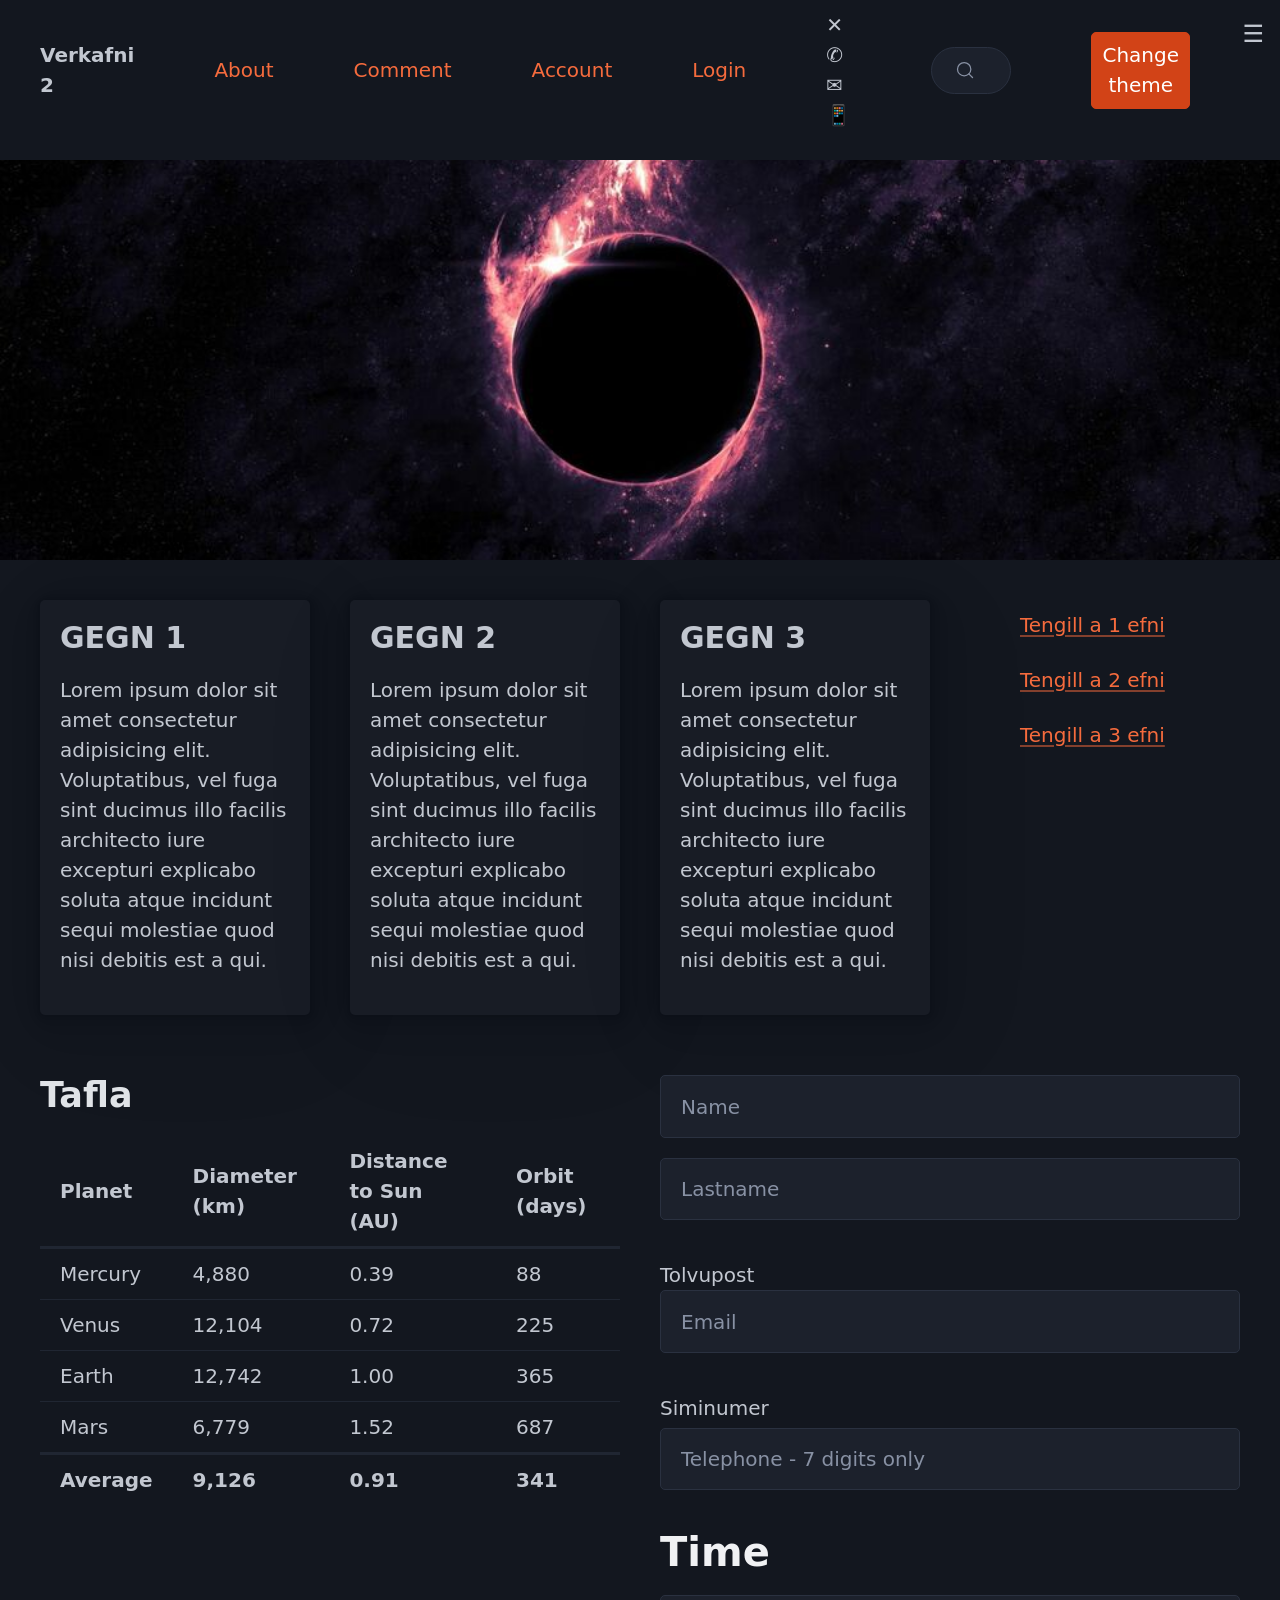
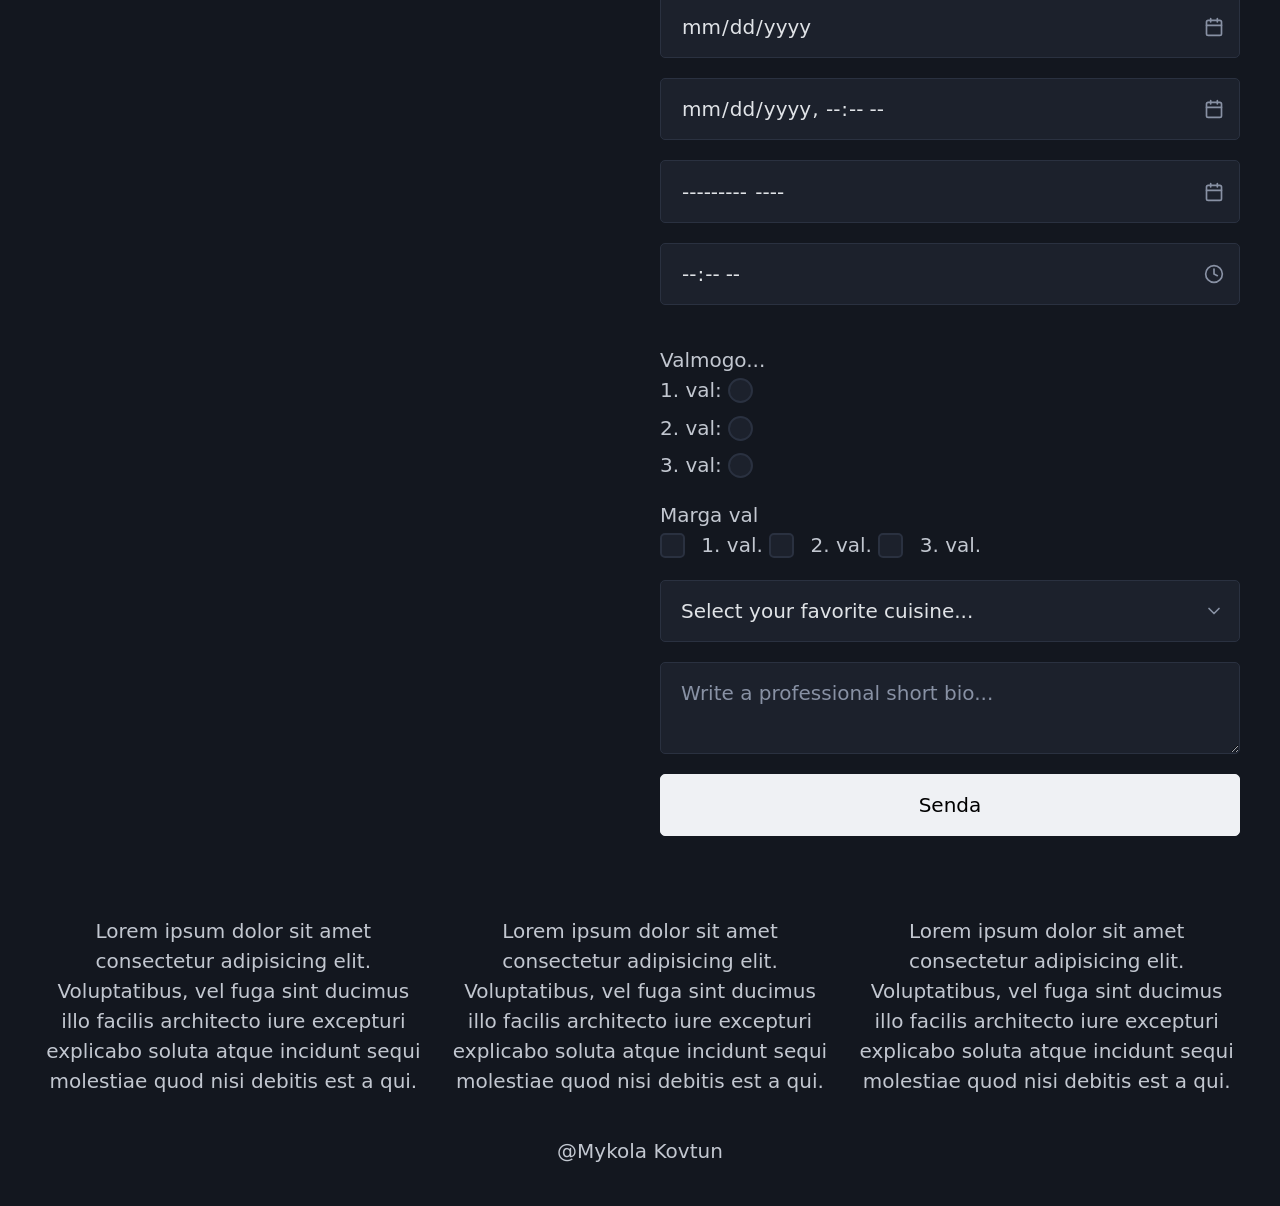
==== index.html @ 755940db "обнова" ====
<!DOCTYPE html>
<html lang="en" data-theme="dark">
<head>
    <meta charset="UTF-8">
    <meta name="viewport" content="width=device-width, initial-scale=1.0">
    <title>Verkefni 2</title>

    <!-- Fonts -->
    <link rel="preconnect" href="https://fonts.googleapis.com">
    <link rel="preconnect" href="https://fonts.gstatic.com" crossorigin>
    <link href="https://fonts.googleapis.com/css2?family=Roboto+Condensed:ital,wght@0,100..900;1,100..900&display=swap" rel="stylesheet">

    <!-- Styles -->
    <link rel="stylesheet" href="css/pico.orange.css">
    <link rel="stylesheet" href="css/grid.css">
    <link rel="stylesheet" href="css/color.css">
    <link rel="stylesheet" href="css/menues.css">
    <link rel="stylesheet" href="css/table-from.css">
    <link rel="stylesheet" href="css/custom.css">

    <script>
        function toggleTheme() {
            const html = document.documentElement;
            const current = html.getAttribute("data-theme");
            if (current === "dark") {
                html.setAttribute("data-theme", "light");
            } else {
                html.setAttribute("data-theme", "dark");
            }
        }
    </script>
</head>

<body>

<!-- NAV -->
<nav class="container menu">
    <ul>
        <li><strong>Verkafni 2</strong></li>
    </ul>
    <input type="checkbox" id="menu-checkbox" class="menu-checkbox">
    <label for="menu-checkbox" class="menu-label">&#9776;</label>
    <ul class="topmenu">
        <li><a href="#">About</a></li>
        <li><a href="#">Comment</a></li>
        <li><a href="#">Account</a></li>
        <li>
            <a href="#" data-target="login-modal" onclick="toggleModal(event)">Login</a>
        </li>
        <li class="social-butts">
            <a href="#">&#10005;</a>
            <a href="#">&#9990;</a>
            <a href="#">&#9993;</a>
            <a href="#">&#128241;</a>
        </li>
        <li>
            <input type="search">
        </li>
        <li><button onclick="toggleTheme()">Change theme</button></li>
    </ul>
</nav>

<!-- МОДАЛЬНОЕ ОКНО LOGIN -->
<dialog id="login-modal">
    <article>
        <header>
            <button
                aria-label="Close"
                rel="prev"
                data-target="login-modal"
                onclick="toggleModal(event)">
            </button>
            <h2>Login</h2>
        </header>

        <form>
            <fieldset>
                <label>
                    Email
                    <input type="email" name="email" placeholder="email@example.com" required>
                </label>
                <label>
                    Password
                    <input type="password" name="password" placeholder="Password" required>
                </label>
            </fieldset>
        </form>

        <footer>
            <button
                class="secondary"
                data-target="login-modal"
                onclick="toggleModal(event)">
                Cancel
            </button>
            <button type="submit">Login</button>
        </footer>
    </article>
</dialog>

<!-- HEADER -->
<header>
    <picture>
        <img src="tmb_360742_630525.jpg" alt="mynd">
    </picture>
</header>

<!-- MAIN -->
<main class="container col-4">

    <!-- ARTICLES -->
    <article>
        <h3>GEGN 1</h3>
        <p>Lorem ipsum dolor sit amet consectetur adipisicing elit. Voluptatibus, vel fuga sint ducimus illo facilis architecto iure excepturi explicabo soluta atque incidunt sequi molestiae quod nisi debitis est a qui.</p>
    </article>

    <article>
        <h3>GEGN 2</h3>
        <p>Lorem ipsum dolor sit amet consectetur adipisicing elit. Voluptatibus, vel fuga sint ducimus illo facilis architecto iure excepturi explicabo soluta atque incidunt sequi molestiae quod nisi debitis est a qui.</p>
    </article>

    <article>
        <h3>GEGN 3</h3>
        <p>Lorem ipsum dolor sit amet consectetur adipisicing elit. Voluptatibus, vel fuga sint ducimus illo facilis architecto iure excepturi explicabo soluta atque incidunt sequi molestiae quod nisi debitis est a qui.</p>
    </article>

    <!-- ASIDE -->
    <aside>
        <ul>
            <li><a href="#1">Tengill a 1 efni</a></li>
            <li><a href="#2">Tengill a 2 efni</a></li>
            <li><a href="#3">Tengill a 3 efni</a></li>
        </ul>
    </aside>

    <!-- TABLE -->
    <fieldset class="col-2">
        <section>
            <h2>Tafla</h2>
            <table>
                <thead>
                    <tr>
                        <th>Planet</th>
                        <th>Diameter (km)</th>
                        <th>Distance to Sun (AU)</th>
                        <th>Orbit (days)</th>
                    </tr>
                </thead>
                <tbody>
                    <tr>
                        <td data-label="Planet">Mercury</td>
                        <td data-label="Diameter (km)">4,880</td>
                        <td data-label="Distance to Sun (AU)">0.39</td>
                        <td data-label="Orbit (days)">88</td>
                    </tr>
                    <tr>
                        <td data-label="Planet">Venus</td>
                        <td data-label="Diameter (km)">12,104</td>
                        <td data-label="Distance to Sun (AU)">0.72</td>
                        <td data-label="Orbit (days)">225</td>
                    </tr>
                    <tr>
                        <td data-label="Planet">Earth</td>
                        <td data-label="Diameter (km)">12,742</td>
                        <td data-label="Distance to Sun (AU)">1.00</td>
                        <td data-label="Orbit (days)">365</td>
                    </tr>
                    <tr>
                        <td data-label="Planet">Mars</td>
                        <td data-label="Diameter (km)">6,779</td>
                        <td data-label="Distance to Sun (AU)">1.52</td>
                        <td data-label="Orbit (days)">687</td>
                    </tr>
                </tbody>
                <tfoot>
                    <tr>
                        <th>Average</th>
                        <th>9,126</th>
                        <th>0.91</th>
                        <th>341</th>
                    </tr>
                </tfoot>
            </table>
        </section>
    </fieldset>

    <!-- FORM -->
    <form class="col-2">
        <fieldset>
            <section>
                <input type="text" name="name" placeholder="Name">
                <input type="text" name="lastname" placeholder="Lastname">
            </section>

            <section>
                Tolvupost
                <input type="email" name="email" placeholder="Email" required>
            </section>

            <section>
                <label>
                    Siminumer
                    <input type="number" name="number" placeholder="Telephone - 7 digits only" required>
                </label>
            </section>

            <section>
                <h1>Time</h1>
                <input type="date">
                <input type="datetime-local">
                <input type="month">
                <input type="time">
            </section>

            <section>
                Valmogo...<br>
                <label>1. val: <input type="radio" name="val"></label>
                <label>2. val: <input type="radio" name="val"></label>
                <label>3. val: <input type="radio" name="val"></label>
            </section>

            <section>
                Marga val<br>
                <input type="checkbox"> 1. val.
                <input type="checkbox"> 2. val.
                <input type="checkbox"> 3. val.
            </section>

            <select required>
                <option selected disabled>Select your favorite cuisine...</option>
                <option>Italian</option>
                <option>Japanese</option>
                <option>Indian</option>
                <option>Thai</option>
                <option>French</option>
            </select>

            <section>
                <textarea placeholder="Write a professional short bio..."></textarea>
            </section>

            <button type="submit" class="contrast">Senda</button>
        </fieldset>
    </form>

</main>

<!-- FOOTER -->
<footer>
    <div class="container grid ">
        <section>
                    <p>Lorem ipsum dolor sit amet consectetur adipisicing elit. Voluptatibus, vel fuga sint ducimus illo facilis architecto iure excepturi explicabo soluta atque incidunt sequi molestiae quod nisi debitis est a qui.</p>
 </section>
         <section>
                    <p>Lorem ipsum dolor sit amet consectetur adipisicing elit. Voluptatibus, vel fuga sint ducimus illo facilis architecto iure excepturi explicabo soluta atque incidunt sequi molestiae quod nisi debitis est a qui.</p>
 </section>
         <section>
                    <p>Lorem ipsum dolor sit amet consectetur adipisicing elit. Voluptatibus, vel fuga sint ducimus illo facilis architecto iure excepturi explicabo soluta atque incidunt sequi molestiae quod nisi debitis est a qui.</p>
 </section>
    </div>
    <p>@Mykola Kovtun</p>
</footer>

<!-- JS -->
<script src="js/modal.js"></script>

</body>
</html>
---- css/pico.orange.css ----
@charset "UTF-8";
/*!
 * Pico CSS ✨ v2.1.1 (https://picocss.com)
 * Copyright 2019-2025 - Licensed under MIT
 */
/**
 * Styles
 */
:root,
:host {
  --pico-font-family-emoji: "Apple Color Emoji", "Segoe UI Emoji", "Segoe UI Symbol", "Noto Color Emoji";
  --pico-font-family-sans-serif: system-ui, "Segoe UI", Roboto, Oxygen, Ubuntu, Cantarell, Helvetica, Arial, "Helvetica Neue", sans-serif, var(--pico-font-family-emoji);
  --pico-font-family-monospace: ui-monospace, SFMono-Regular, "SF Mono", Menlo, Consolas, "Liberation Mono", monospace, var(--pico-font-family-emoji);
  --pico-font-family: var(--pico-font-family-sans-serif);
  --pico-line-height: 1.5;
  --pico-font-weight: 400;
  --pico-font-size: 100%;
  --pico-text-underline-offset: 0.1rem;
  --pico-border-radius: 0.25rem;
  --pico-border-width: 0.0625rem;
  --pico-outline-width: 0.125rem;
  --pico-transition: 0.2s ease-in-out;
  --pico-spacing: 1rem;
  --pico-typography-spacing-vertical: 1rem;
  --pico-block-spacing-vertical: var(--pico-spacing);
  --pico-block-spacing-horizontal: var(--pico-spacing);
  --pico-grid-column-gap: var(--pico-spacing);
  --pico-grid-row-gap: var(--pico-spacing);
  --pico-form-element-spacing-vertical: 0.75rem;
  --pico-form-element-spacing-horizontal: 1rem;
  --pico-group-box-shadow: 0 0 0 rgba(0, 0, 0, 0);
  --pico-group-box-shadow-focus-with-button: 0 0 0 var(--pico-outline-width) var(--pico-primary-focus);
  --pico-group-box-shadow-focus-with-input: 0 0 0 0.0625rem var(--pico-form-element-border-color);
  --pico-modal-overlay-backdrop-filter: blur(0.375rem);
  --pico-nav-element-spacing-vertical: 1rem;
  --pico-nav-element-spacing-horizontal: 0.5rem;
  --pico-nav-link-spacing-vertical: 0.5rem;
  --pico-nav-link-spacing-horizontal: 0.5rem;
  --pico-nav-breadcrumb-divider: ">";
  --pico-icon-checkbox: url("data:image/svg+xml,%3Csvg xmlns='http://www.w3.org/2000/svg' width='24' height='24' viewBox='0 0 24 24' fill='none' stroke='rgb(255, 255, 255)' stroke-width='4' stroke-linecap='round' stroke-linejoin='round'%3E%3Cpolyline points='20 6 9 17 4 12'%3E%3C/polyline%3E%3C/svg%3E");
  --pico-icon-minus: url("data:image/svg+xml,%3Csvg xmlns='http://www.w3.org/2000/svg' width='24' height='24' viewBox='0 0 24 24' fill='none' stroke='rgb(255, 255, 255)' stroke-width='4' stroke-linecap='round' stroke-linejoin='round'%3E%3Cline x1='5' y1='12' x2='19' y2='12'%3E%3C/line%3E%3C/svg%3E");
  --pico-icon-chevron: url("data:image/svg+xml,%3Csvg xmlns='http://www.w3.org/2000/svg' width='24' height='24' viewBox='0 0 24 24' fill='none' stroke='rgb(136, 145, 164)' stroke-width='2' stroke-linecap='round' stroke-linejoin='round'%3E%3Cpolyline points='6 9 12 15 18 9'%3E%3C/polyline%3E%3C/svg%3E");
  --pico-icon-date: url("data:image/svg+xml,%3Csvg xmlns='http://www.w3.org/2000/svg' width='24' height='24' viewBox='0 0 24 24' fill='none' stroke='rgb(136, 145, 164)' stroke-width='2' stroke-linecap='round' stroke-linejoin='round'%3E%3Crect x='3' y='4' width='18' height='18' rx='2' ry='2'%3E%3C/rect%3E%3Cline x1='16' y1='2' x2='16' y2='6'%3E%3C/line%3E%3Cline x1='8' y1='2' x2='8' y2='6'%3E%3C/line%3E%3Cline x1='3' y1='10' x2='21' y2='10'%3E%3C/line%3E%3C/svg%3E");
  --pico-icon-time: url("data:image/svg+xml,%3Csvg xmlns='http://www.w3.org/2000/svg' width='24' height='24' viewBox='0 0 24 24' fill='none' stroke='rgb(136, 145, 164)' stroke-width='2' stroke-linecap='round' stroke-linejoin='round'%3E%3Ccircle cx='12' cy='12' r='10'%3E%3C/circle%3E%3Cpolyline points='12 6 12 12 16 14'%3E%3C/polyline%3E%3C/svg%3E");
  --pico-icon-search: url("data:image/svg+xml,%3Csvg xmlns='http://www.w3.org/2000/svg' width='24' height='24' viewBox='0 0 24 24' fill='none' stroke='rgb(136, 145, 164)' stroke-width='1.5' stroke-linecap='round' stroke-linejoin='round'%3E%3Ccircle cx='11' cy='11' r='8'%3E%3C/circle%3E%3Cline x1='21' y1='21' x2='16.65' y2='16.65'%3E%3C/line%3E%3C/svg%3E");
  --pico-icon-close: url("data:image/svg+xml,%3Csvg xmlns='http://www.w3.org/2000/svg' width='24' height='24' viewBox='0 0 24 24' fill='none' stroke='rgb(136, 145, 164)' stroke-width='3' stroke-linecap='round' stroke-linejoin='round'%3E%3Cline x1='18' y1='6' x2='6' y2='18'%3E%3C/line%3E%3Cline x1='6' y1='6' x2='18' y2='18'%3E%3C/line%3E%3C/svg%3E");
  --pico-icon-loading: url("data:image/svg+xml,%3Csvg fill='none' height='24' width='24' viewBox='0 0 24 24' xmlns='http://www.w3.org/2000/svg' %3E%3Cstyle%3E g %7B animation: rotate 2s linear infinite; transform-origin: center center; %7D circle %7B stroke-dasharray: 75,100; stroke-dashoffset: -5; animation: dash 1.5s ease-in-out infinite; stroke-linecap: round; %7D @keyframes rotate %7B 0%25 %7B transform: rotate(0deg); %7D 100%25 %7B transform: rotate(360deg); %7D %7D @keyframes dash %7B 0%25 %7B stroke-dasharray: 1,100; stroke-dashoffset: 0; %7D 50%25 %7B stroke-dasharray: 44.5,100; stroke-dashoffset: -17.5; %7D 100%25 %7B stroke-dasharray: 44.5,100; stroke-dashoffset: -62; %7D %7D %3C/style%3E%3Cg%3E%3Ccircle cx='12' cy='12' r='10' fill='none' stroke='rgb(136, 145, 164)' stroke-width='4' /%3E%3C/g%3E%3C/svg%3E");
}
@media (min-width: 576px) {
  :root,
  :host {
    --pico-font-size: 106.25%;
  }
}
@media (min-width: 768px) {
  :root,
  :host {
    --pico-font-size: 112.5%;
  }
}
@media (min-width: 1024px) {
  :root,
  :host {
    --pico-font-size: 118.75%;
  }
}
@media (min-width: 1280px) {
  :root,
  :host {
    --pico-font-size: 125%;
  }
}
@media (min-width: 1536px) {
  :root,
  :host {
    --pico-font-size: 131.25%;
  }
}

a {
  --pico-text-decoration: underline;
}
a.secondary, a.contrast {
  --pico-text-decoration: underline;
}

small {
  --pico-font-size: 0.875em;
}

h1,
h2,
h3,
h4,
h5,
h6 {
  --pico-font-weight: 700;
}

h1 {
  --pico-font-size: 2rem;
  --pico-line-height: 1.125;
  --pico-typography-spacing-top: 3rem;
}

h2 {
  --pico-font-size: 1.75rem;
  --pico-line-height: 1.15;
  --pico-typography-spacing-top: 2.625rem;
}

h3 {
  --pico-font-size: 1.5rem;
  --pico-line-height: 1.175;
  --pico-typography-spacing-top: 2.25rem;
}

h4 {
  --pico-font-size: 1.25rem;
  --pico-line-height: 1.2;
  --pico-typography-spacing-top: 1.874rem;
}

h5 {
  --pico-font-size: 1.125rem;
  --pico-line-height: 1.225;
  --pico-typography-spacing-top: 1.6875rem;
}

h6 {
  --pico-font-size: 1rem;
  --pico-line-height: 1.25;
  --pico-typography-spacing-top: 1.5rem;
}

thead th,
thead td,
tfoot th,
tfoot td {
  --pico-font-weight: 600;
  --pico-border-width: 0.1875rem;
}

pre,
code,
kbd,
samp {
  --pico-font-family: var(--pico-font-family-monospace);
}

kbd {
  --pico-font-weight: bolder;
}

input:not([type=submit],
[type=button],
[type=reset],
[type=checkbox],
[type=radio],
[type=file]),
:where(select, textarea) {
  --pico-outline-width: 0.0625rem;
}

[type=search] {
  --pico-border-radius: 5rem;
}

[type=checkbox],
[type=radio] {
  --pico-border-width: 0.125rem;
}

[type=checkbox][role=switch] {
  --pico-border-width: 0.1875rem;
}

details.dropdown summary:not([role=button]) {
  --pico-outline-width: 0.0625rem;
}

nav details.dropdown summary:focus-visible {
  --pico-outline-width: 0.125rem;
}

[role=search] {
  --pico-border-radius: 5rem;
}

[role=search]:has(button.secondary:focus,
[type=submit].secondary:focus,
[type=button].secondary:focus,
[role=button].secondary:focus),
[role=group]:has(button.secondary:focus,
[type=submit].secondary:focus,
[type=button].secondary:focus,
[role=button].secondary:focus) {
  --pico-group-box-shadow-focus-with-button: 0 0 0 var(--pico-outline-width) var(--pico-secondary-focus);
}
[role=search]:has(button.contrast:focus,
[type=submit].contrast:focus,
[type=button].contrast:focus,
[role=button].contrast:focus),
[role=group]:has(button.contrast:focus,
[type=submit].contrast:focus,
[type=button].contrast:focus,
[role=button].contrast:focus) {
  --pico-group-box-shadow-focus-with-button: 0 0 0 var(--pico-outline-width) var(--pico-contrast-focus);
}
[role=search] button,
[role=search] [type=submit],
[role=search] [type=button],
[role=search] [role=button],
[role=group] button,
[role=group] [type=submit],
[role=group] [type=button],
[role=group] [role=button] {
  --pico-form-element-spacing-horizontal: 2rem;
}

details summary[role=button]:not(.outline)::after {
  filter: brightness(0) invert(1);
}

[aria-busy=true]:not(input, select, textarea):is(button, [type=submit], [type=button], [type=reset], [role=button]):not(.outline)::before {
  filter: brightness(0) invert(1);
}

/**
 * Color schemes
 */
[data-theme=light],
:root:not([data-theme=dark]),
:host(:not([data-theme=dark])) {
  color-scheme: light;
  --pico-background-color: #fff;
  --pico-color: #373c44;
  --pico-text-selection-color: rgba(244, 93, 44, 0.25);
  --pico-muted-color: #646b79;
  --pico-muted-border-color: rgb(231, 234, 239.5);
  --pico-primary: #bd3c13;
  --pico-primary-background: #d24317;
  --pico-primary-border: var(--pico-primary-background);
  --pico-primary-underline: rgba(189, 60, 19, 0.5);
  --pico-primary-hover: #942d0d;
  --pico-primary-hover-background: #bd3c13;
  --pico-primary-hover-border: var(--pico-primary-hover-background);
  --pico-primary-hover-underline: var(--pico-primary-hover);
  --pico-primary-focus: rgba(244, 93, 44, 0.5);
  --pico-primary-inverse: #fff;
  --pico-secondary: #5d6b89;
  --pico-secondary-background: #525f7a;
  --pico-secondary-border: var(--pico-secondary-background);
  --pico-secondary-underline: rgba(93, 107, 137, 0.5);
  --pico-secondary-hover: #48536b;
  --pico-secondary-hover-background: #48536b;
  --pico-secondary-hover-border: var(--pico-secondary-hover-background);
  --pico-secondary-hover-underline: var(--pico-secondary-hover);
  --pico-secondary-focus: rgba(93, 107, 137, 0.25);
  --pico-secondary-inverse: #fff;
  --pico-contrast: #181c25;
  --pico-contrast-background: #181c25;
  --pico-contrast-border: var(--pico-contrast-background);
  --pico-contrast-underline: rgba(24, 28, 37, 0.5);
  --pico-contrast-hover: #000;
  --pico-contrast-hover-background: #000;
  --pico-contrast-hover-border: var(--pico-contrast-hover-background);
  --pico-contrast-hover-underline: var(--pico-secondary-hover);
  --pico-contrast-focus: rgba(93, 107, 137, 0.25);
  --pico-contrast-inverse: #fff;
  --pico-box-shadow: 0.0145rem 0.029rem 0.174rem rgba(129, 145, 181, 0.01698), 0.0335rem 0.067rem 0.402rem rgba(129, 145, 181, 0.024), 0.0625rem 0.125rem 0.75rem rgba(129, 145, 181, 0.03), 0.1125rem 0.225rem 1.35rem rgba(129, 145, 181, 0.036), 0.2085rem 0.417rem 2.502rem rgba(129, 145, 181, 0.04302), 0.5rem 1rem 6rem rgba(129, 145, 181, 0.06), 0 0 0 0.0625rem rgba(129, 145, 181, 0.015);
  --pico-h1-color: #2d3138;
  --pico-h2-color: #373c44;
  --pico-h3-color: #424751;
  --pico-h4-color: #4d535e;
  --pico-h5-color: #5c6370;
  --pico-h6-color: #646b79;
  --pico-mark-background-color: rgb(252.5, 230.5, 191.5);
  --pico-mark-color: #0f1114;
  --pico-ins-color: rgb(28.5, 105.5, 84);
  --pico-del-color: rgb(136, 56.5, 53);
  --pico-blockquote-border-color: var(--pico-muted-border-color);
  --pico-blockquote-footer-color: var(--pico-muted-color);
  --pico-button-box-shadow: 0 0 0 rgba(0, 0, 0, 0);
  --pico-button-hover-box-shadow: 0 0 0 rgba(0, 0, 0, 0);
  --pico-table-border-color: var(--pico-muted-border-color);
  --pico-table-row-stripped-background-color: rgba(111, 120, 135, 0.0375);
  --pico-code-background-color: rgb(243, 244.5, 246.75);
  --pico-code-color: #646b79;
  --pico-code-kbd-background-color: var(--pico-color);
  --pico-code-kbd-color: var(--pico-background-color);
  --pico-form-element-background-color: rgb(251, 251.5, 252.25);
  --pico-form-element-selected-background-color: #dfe3eb;
  --pico-form-element-border-color: #cfd5e2;
  --pico-form-element-color: #23262c;
  --pico-form-element-placeholder-color: var(--pico-muted-color);
  --pico-form-element-active-background-color: #fff;
  --pico-form-element-active-border-color: var(--pico-primary-border);
  --pico-form-element-focus-color: var(--pico-primary-border);
  --pico-form-element-disabled-opacity: 0.5;
  --pico-form-element-invalid-border-color: rgb(183.5, 105.5, 106.5);
  --pico-form-element-invalid-active-border-color: rgb(200.25, 79.25, 72.25);
  --pico-form-element-invalid-focus-color: var(--pico-form-element-invalid-active-border-color);
  --pico-form-element-valid-border-color: rgb(76, 154.5, 137.5);
  --pico-form-element-valid-active-border-color: rgb(39, 152.75, 118.75);
  --pico-form-element-valid-focus-color: var(--pico-form-element-valid-active-border-color);
  --pico-switch-background-color: #bfc7d9;
  --pico-switch-checked-background-color: var(--pico-primary-background);
  --pico-switch-color: #fff;
  --pico-switch-thumb-box-shadow: 0 0 0 rgba(0, 0, 0, 0);
  --pico-range-border-color: #dfe3eb;
  --pico-range-active-border-color: #bfc7d9;
  --pico-range-thumb-border-color: var(--pico-background-color);
  --pico-range-thumb-color: var(--pico-secondary-background);
  --pico-range-thumb-active-color: var(--pico-primary-background);
  --pico-accordion-border-color: var(--pico-muted-border-color);
  --pico-accordion-active-summary-color: var(--pico-primary-hover);
  --pico-accordion-close-summary-color: var(--pico-color);
  --pico-accordion-open-summary-color: var(--pico-muted-color);
  --pico-card-background-color: var(--pico-background-color);
  --pico-card-border-color: var(--pico-muted-border-color);
  --pico-card-box-shadow: var(--pico-box-shadow);
  --pico-card-sectioning-background-color: rgb(251, 251.5, 252.25);
  --pico-dropdown-background-color: #fff;
  --pico-dropdown-border-color: #eff1f4;
  --pico-dropdown-box-shadow: var(--pico-box-shadow);
  --pico-dropdown-color: var(--pico-color);
  --pico-dropdown-hover-background-color: #eff1f4;
  --pico-loading-spinner-opacity: 0.5;
  --pico-modal-overlay-background-color: rgba(232, 234, 237, 0.75);
  --pico-progress-background-color: #dfe3eb;
  --pico-progress-color: var(--pico-primary-background);
  --pico-tooltip-background-color: var(--pico-contrast-background);
  --pico-tooltip-color: var(--pico-contrast-inverse);
  --pico-icon-valid: url("data:image/svg+xml,%3Csvg xmlns='http://www.w3.org/2000/svg' width='24' height='24' viewBox='0 0 24 24' fill='none' stroke='rgb(76, 154.5, 137.5)' stroke-width='2' stroke-linecap='round' stroke-linejoin='round'%3E%3Cpolyline points='20 6 9 17 4 12'%3E%3C/polyline%3E%3C/svg%3E");
  --pico-icon-invalid: url("data:image/svg+xml,%3Csvg xmlns='http://www.w3.org/2000/svg' width='24' height='24' viewBox='0 0 24 24' fill='none' stroke='rgb(200.25, 79.25, 72.25)' stroke-width='2' stroke-linecap='round' stroke-linejoin='round'%3E%3Ccircle cx='12' cy='12' r='10'%3E%3C/circle%3E%3Cline x1='12' y1='8' x2='12' y2='12'%3E%3C/line%3E%3Cline x1='12' y1='16' x2='12.01' y2='16'%3E%3C/line%3E%3C/svg%3E");
}
[data-theme=light] input:is([type=submit],
[type=button],
[type=reset],
[type=checkbox],
[type=radio],
[type=file]),
:root:not([data-theme=dark]) input:is([type=submit],
[type=button],
[type=reset],
[type=checkbox],
[type=radio],
[type=file]),
:host(:not([data-theme=dark])) input:is([type=submit],
[type=button],
[type=reset],
[type=checkbox],
[type=radio],
[type=file]) {
  --pico-form-element-focus-color: var(--pico-primary-focus);
}

@media only screen and (prefers-color-scheme: dark) {
  :root:not([data-theme]),
  :host(:not([data-theme])) {
    color-scheme: dark;
    --pico-background-color: rgb(19, 22.5, 30.5);
    --pico-color: #c2c7d0;
    --pico-text-selection-color: rgba(245, 107, 61, 0.1875);
    --pico-muted-color: #7b8495;
    --pico-muted-border-color: #202632;
    --pico-primary: #f56b3d;
    --pico-primary-background: #d24317;
    --pico-primary-border: var(--pico-primary-background);
    --pico-primary-underline: rgba(245, 107, 61, 0.5);
    --pico-primary-hover: #f8a283;
    --pico-primary-hover-background: #e74b1a;
    --pico-primary-hover-border: var(--pico-primary-hover-background);
    --pico-primary-hover-underline: var(--pico-primary-hover);
    --pico-primary-focus: rgba(245, 107, 61, 0.375);
    --pico-primary-inverse: #fff;
    --pico-secondary: #969eaf;
    --pico-secondary-background: #525f7a;
    --pico-secondary-border: var(--pico-secondary-background);
    --pico-secondary-underline: rgba(150, 158, 175, 0.5);
    --pico-secondary-hover: #b3b9c5;
    --pico-secondary-hover-background: #5d6b89;
    --pico-secondary-hover-border: var(--pico-secondary-hover-background);
    --pico-secondary-hover-underline: var(--pico-secondary-hover);
    --pico-secondary-focus: rgba(144, 158, 190, 0.25);
    --pico-secondary-inverse: #fff;
    --pico-contrast: #dfe3eb;
    --pico-contrast-background: #eff1f4;
    --pico-contrast-border: var(--pico-contrast-background);
    --pico-contrast-underline: rgba(223, 227, 235, 0.5);
    --pico-contrast-hover: #fff;
    --pico-contrast-hover-background: #fff;
    --pico-contrast-hover-border: var(--pico-contrast-hover-background);
    --pico-contrast-hover-underline: var(--pico-contrast-hover);
    --pico-contrast-focus: rgba(207, 213, 226, 0.25);
    --pico-contrast-inverse: #000;
    --pico-box-shadow: 0.0145rem 0.029rem 0.174rem rgba(7, 8.5, 12, 0.01698), 0.0335rem 0.067rem 0.402rem rgba(7, 8.5, 12, 0.024), 0.0625rem 0.125rem 0.75rem rgba(7, 8.5, 12, 0.03), 0.1125rem 0.225rem 1.35rem rgba(7, 8.5, 12, 0.036), 0.2085rem 0.417rem 2.502rem rgba(7, 8.5, 12, 0.04302), 0.5rem 1rem 6rem rgba(7, 8.5, 12, 0.06), 0 0 0 0.0625rem rgba(7, 8.5, 12, 0.015);
    --pico-h1-color: #f0f1f3;
    --pico-h2-color: #e0e3e7;
    --pico-h3-color: #c2c7d0;
    --pico-h4-color: #b3b9c5;
    --pico-h5-color: #a4acba;
    --pico-h6-color: #8891a4;
    --pico-mark-background-color: #014063;
    --pico-mark-color: #fff;
    --pico-ins-color: #62af9a;
    --pico-del-color: rgb(205.5, 126, 123);
    --pico-blockquote-border-color: var(--pico-muted-border-color);
    --pico-blockquote-footer-color: var(--pico-muted-color);
    --pico-button-box-shadow: 0 0 0 rgba(0, 0, 0, 0);
    --pico-button-hover-box-shadow: 0 0 0 rgba(0, 0, 0, 0);
    --pico-table-border-color: var(--pico-muted-border-color);
    --pico-table-row-stripped-background-color: rgba(111, 120, 135, 0.0375);
    --pico-code-background-color: rgb(26, 30.5, 40.25);
    --pico-code-color: #8891a4;
    --pico-code-kbd-background-color: var(--pico-color);
    --pico-code-kbd-color: var(--pico-background-color);
    --pico-form-element-background-color: rgb(28, 33, 43.5);
    --pico-form-element-selected-background-color: #2a3140;
    --pico-form-element-border-color: #2a3140;
    --pico-form-element-color: #e0e3e7;
    --pico-form-element-placeholder-color: #8891a4;
    --pico-form-element-active-background-color: rgb(26, 30.5, 40.25);
    --pico-form-element-active-border-color: var(--pico-primary-border);
    --pico-form-element-focus-color: var(--pico-primary-border);
    --pico-form-element-disabled-opacity: 0.5;
    --pico-form-element-invalid-border-color: rgb(149.5, 74, 80);
    --pico-form-element-invalid-active-border-color: rgb(183.25, 63.5, 59);
    --pico-form-element-invalid-focus-color: var(--pico-form-element-invalid-active-border-color);
    --pico-form-element-valid-border-color: #2a7b6f;
    --pico-form-element-valid-active-border-color: rgb(22, 137, 105.5);
    --pico-form-element-valid-focus-color: var(--pico-form-element-valid-active-border-color);
    --pico-switch-background-color: #333c4e;
    --pico-switch-checked-background-color: var(--pico-primary-background);
    --pico-switch-color: #fff;
    --pico-switch-thumb-box-shadow: 0 0 0 rgba(0, 0, 0, 0);
    --pico-range-border-color: #202632;
    --pico-range-active-border-color: #2a3140;
    --pico-range-thumb-border-color: var(--pico-background-color);
    --pico-range-thumb-color: var(--pico-secondary-background);
    --pico-range-thumb-active-color: var(--pico-primary-background);
    --pico-accordion-border-color: var(--pico-muted-border-color);
    --pico-accordion-active-summary-color: var(--pico-primary-hover);
    --pico-accordion-close-summary-color: var(--pico-color);
    --pico-accordion-open-summary-color: var(--pico-muted-color);
    --pico-card-background-color: #181c25;
    --pico-card-border-color: var(--pico-card-background-color);
    --pico-card-box-shadow: var(--pico-box-shadow);
    --pico-card-sectioning-background-color: rgb(26, 30.5, 40.25);
    --pico-dropdown-background-color: #181c25;
    --pico-dropdown-border-color: #202632;
    --pico-dropdown-box-shadow: var(--pico-box-shadow);
    --pico-dropdown-color: var(--pico-color);
    --pico-dropdown-hover-background-color: #202632;
    --pico-loading-spinner-opacity: 0.5;
    --pico-modal-overlay-background-color: rgba(7.5, 8.5, 10, 0.75);
    --pico-progress-background-color: #202632;
    --pico-progress-color: var(--pico-primary-background);
    --pico-tooltip-background-color: var(--pico-contrast-background);
    --pico-tooltip-color: var(--pico-contrast-inverse);
    --pico-icon-valid: url("data:image/svg+xml,%3Csvg xmlns='http://www.w3.org/2000/svg' width='24' height='24' viewBox='0 0 24 24' fill='none' stroke='rgb(42, 123, 111)' stroke-width='2' stroke-linecap='round' stroke-linejoin='round'%3E%3Cpolyline points='20 6 9 17 4 12'%3E%3C/polyline%3E%3C/svg%3E");
    --pico-icon-invalid: url("data:image/svg+xml,%3Csvg xmlns='http://www.w3.org/2000/svg' width='24' height='24' viewBox='0 0 24 24' fill='none' stroke='rgb(149.5, 74, 80)' stroke-width='2' stroke-linecap='round' stroke-linejoin='round'%3E%3Ccircle cx='12' cy='12' r='10'%3E%3C/circle%3E%3Cline x1='12' y1='8' x2='12' y2='12'%3E%3C/line%3E%3Cline x1='12' y1='16' x2='12.01' y2='16'%3E%3C/line%3E%3C/svg%3E");
  }
  :root:not([data-theme]) input:is([type=submit],
  [type=button],
  [type=reset],
  [type=checkbox],
  [type=radio],
  [type=file]),
  :host(:not([data-theme])) input:is([type=submit],
  [type=button],
  [type=reset],
  [type=checkbox],
  [type=radio],
  [type=file]) {
    --pico-form-element-focus-color: var(--pico-primary-focus);
  }
  :root:not([data-theme]) details summary[role=button].contrast:not(.outline)::after,
  :host(:not([data-theme])) details summary[role=button].contrast:not(.outline)::after {
    filter: brightness(0);
  }
  :root:not([data-theme]) [aria-busy=true]:not(input, select, textarea).contrast:is(button,
  [type=submit],
  [type=button],
  [type=reset],
  [role=button]):not(.outline)::before,
  :host(:not([data-theme])) [aria-busy=true]:not(input, select, textarea).contrast:is(button,
  [type=submit],
  [type=button],
  [type=reset],
  [role=button]):not(.outline)::before {
    filter: brightness(0);
  }
}
[data-theme=dark] {
  color-scheme: dark;
  --pico-background-color: rgb(19, 22.5, 30.5);
  --pico-color: #c2c7d0;
  --pico-text-selection-color: rgba(245, 107, 61, 0.1875);
  --pico-muted-color: #7b8495;
  --pico-muted-border-color: #202632;
  --pico-primary: #f56b3d;
  --pico-primary-background: #d24317;
  --pico-primary-border: var(--pico-primary-background);
  --pico-primary-underline: rgba(245, 107, 61, 0.5);
  --pico-primary-hover: #f8a283;
  --pico-primary-hover-background: #e74b1a;
  --pico-primary-hover-border: var(--pico-primary-hover-background);
  --pico-primary-hover-underline: var(--pico-primary-hover);
  --pico-primary-focus: rgba(245, 107, 61, 0.375);
  --pico-primary-inverse: #fff;
  --pico-secondary: #969eaf;
  --pico-secondary-background: #525f7a;
  --pico-secondary-border: var(--pico-secondary-background);
  --pico-secondary-underline: rgba(150, 158, 175, 0.5);
  --pico-secondary-hover: #b3b9c5;
  --pico-secondary-hover-background: #5d6b89;
  --pico-secondary-hover-border: var(--pico-secondary-hover-background);
  --pico-secondary-hover-underline: var(--pico-secondary-hover);
  --pico-secondary-focus: rgba(144, 158, 190, 0.25);
  --pico-secondary-inverse: #fff;
  --pico-contrast: #dfe3eb;
  --pico-contrast-background: #eff1f4;
  --pico-contrast-border: var(--pico-contrast-background);
  --pico-contrast-underline: rgba(223, 227, 235, 0.5);
  --pico-contrast-hover: #fff;
  --pico-contrast-hover-background: #fff;
  --pico-contrast-hover-border: var(--pico-contrast-hover-background);
  --pico-contrast-hover-underline: var(--pico-contrast-hover);
  --pico-contrast-focus: rgba(207, 213, 226, 0.25);
  --pico-contrast-inverse: #000;
  --pico-box-shadow: 0.0145rem 0.029rem 0.174rem rgba(7, 8.5, 12, 0.01698), 0.0335rem 0.067rem 0.402rem rgba(7, 8.5, 12, 0.024), 0.0625rem 0.125rem 0.75rem rgba(7, 8.5, 12, 0.03), 0.1125rem 0.225rem 1.35rem rgba(7, 8.5, 12, 0.036), 0.2085rem 0.417rem 2.502rem rgba(7, 8.5, 12, 0.04302), 0.5rem 1rem 6rem rgba(7, 8.5, 12, 0.06), 0 0 0 0.0625rem rgba(7, 8.5, 12, 0.015);
  --pico-h1-color: #f0f1f3;
  --pico-h2-color: #e0e3e7;
  --pico-h3-color: #c2c7d0;
  --pico-h4-color: #b3b9c5;
  --pico-h5-color: #a4acba;
  --pico-h6-color: #8891a4;
  --pico-mark-background-color: #014063;
  --pico-mark-color: #fff;
  --pico-ins-color: #62af9a;
  --pico-del-color: rgb(205.5, 126, 123);
  --pico-blockquote-border-color: var(--pico-muted-border-color);
  --pico-blockquote-footer-color: var(--pico-muted-color);
  --pico-button-box-shadow: 0 0 0 rgba(0, 0, 0, 0);
  --pico-button-hover-box-shadow: 0 0 0 rgba(0, 0, 0, 0);
  --pico-table-border-color: var(--pico-muted-border-color);
  --pico-table-row-stripped-background-color: rgba(111, 120, 135, 0.0375);
  --pico-code-background-color: rgb(26, 30.5, 40.25);
  --pico-code-color: #8891a4;
  --pico-code-kbd-background-color: var(--pico-color);
  --pico-code-kbd-color: var(--pico-background-color);
  --pico-form-element-background-color: rgb(28, 33, 43.5);
  --pico-form-element-selected-background-color: #2a3140;
  --pico-form-element-border-color: #2a3140;
  --pico-form-element-color: #e0e3e7;
  --pico-form-element-placeholder-color: #8891a4;
  --pico-form-element-active-background-color: rgb(26, 30.5, 40.25);
  --pico-form-element-active-border-color: var(--pico-primary-border);
  --pico-form-element-focus-color: var(--pico-primary-border);
  --pico-form-element-disabled-opacity: 0.5;
  --pico-form-element-invalid-border-color: rgb(149.5, 74, 80);
  --pico-form-element-invalid-active-border-color: rgb(183.25, 63.5, 59);
  --pico-form-element-invalid-focus-color: var(--pico-form-element-invalid-active-border-color);
  --pico-form-element-valid-border-color: #2a7b6f;
  --pico-form-element-valid-active-border-color: rgb(22, 137, 105.5);
  --pico-form-element-valid-focus-color: var(--pico-form-element-valid-active-border-color);
  --pico-switch-background-color: #333c4e;
  --pico-switch-checked-background-color: var(--pico-primary-background);
  --pico-switch-color: #fff;
  --pico-switch-thumb-box-shadow: 0 0 0 rgba(0, 0, 0, 0);
  --pico-range-border-color: #202632;
  --pico-range-active-border-color: #2a3140;
  --pico-range-thumb-border-color: var(--pico-background-color);
  --pico-range-thumb-color: var(--pico-secondary-background);
  --pico-range-thumb-active-color: var(--pico-primary-background);
  --pico-accordion-border-color: var(--pico-muted-border-color);
  --pico-accordion-active-summary-color: var(--pico-primary-hover);
  --pico-accordion-close-summary-color: var(--pico-color);
  --pico-accordion-open-summary-color: var(--pico-muted-color);
  --pico-card-background-color: #181c25;
  --pico-card-border-color: var(--pico-card-background-color);
  --pico-card-box-shadow: var(--pico-box-shadow);
  --pico-card-sectioning-background-color: rgb(26, 30.5, 40.25);
  --pico-dropdown-background-color: #181c25;
  --pico-dropdown-border-color: #202632;
  --pico-dropdown-box-shadow: var(--pico-box-shadow);
  --pico-dropdown-color: var(--pico-color);
  --pico-dropdown-hover-background-color: #202632;
  --pico-loading-spinner-opacity: 0.5;
  --pico-modal-overlay-background-color: rgba(7.5, 8.5, 10, 0.75);
  --pico-progress-background-color: #202632;
  --pico-progress-color: var(--pico-primary-background);
  --pico-tooltip-background-color: var(--pico-contrast-background);
  --pico-tooltip-color: var(--pico-contrast-inverse);
  --pico-icon-valid: url("data:image/svg+xml,%3Csvg xmlns='http://www.w3.org/2000/svg' width='24' height='24' viewBox='0 0 24 24' fill='none' stroke='rgb(42, 123, 111)' stroke-width='2' stroke-linecap='round' stroke-linejoin='round'%3E%3Cpolyline points='20 6 9 17 4 12'%3E%3C/polyline%3E%3C/svg%3E");
  --pico-icon-invalid: url("data:image/svg+xml,%3Csvg xmlns='http://www.w3.org/2000/svg' width='24' height='24' viewBox='0 0 24 24' fill='none' stroke='rgb(149.5, 74, 80)' stroke-width='2' stroke-linecap='round' stroke-linejoin='round'%3E%3Ccircle cx='12' cy='12' r='10'%3E%3C/circle%3E%3Cline x1='12' y1='8' x2='12' y2='12'%3E%3C/line%3E%3Cline x1='12' y1='16' x2='12.01' y2='16'%3E%3C/line%3E%3C/svg%3E");
}
[data-theme=dark] input:is([type=submit],
[type=button],
[type=reset],
[type=checkbox],
[type=radio],
[type=file]) {
  --pico-form-element-focus-color: var(--pico-primary-focus);
}
[data-theme=dark] details summary[role=button].contrast:not(.outline)::after {
  filter: brightness(0);
}
[data-theme=dark] [aria-busy=true]:not(input, select, textarea).contrast:is(button,
[type=submit],
[type=button],
[type=reset],
[role=button]):not(.outline)::before {
  filter: brightness(0);
}

progress,
[type=checkbox],
[type=radio],
[type=range] {
  accent-color: var(--pico-primary);
}

/**
 * Document
 * Content-box & Responsive typography
 */
*,
*::before,
*::after {
  box-sizing: border-box;
  background-repeat: no-repeat;
}

::before,
::after {
  text-decoration: inherit;
  vertical-align: inherit;
}

:where(:root),
:where(:host) {
  -webkit-tap-highlight-color: transparent;
  -webkit-text-size-adjust: 100%;
  -moz-text-size-adjust: 100%;
  text-size-adjust: 100%;
  background-color: var(--pico-background-color);
  color: var(--pico-color);
  font-weight: var(--pico-font-weight);
  font-size: var(--pico-font-size);
  line-height: var(--pico-line-height);
  font-family: var(--pico-font-family);
  text-underline-offset: var(--pico-text-underline-offset);
  text-rendering: optimizeLegibility;
  overflow-wrap: break-word;
  -moz-tab-size: 4;
  -o-tab-size: 4;
  tab-size: 4;
}

/**
 * Landmarks
 */
body {
  width: 100%;
  margin: 0;
}

main {
  display: block;
}

body > header,
body > main,
body > footer {
  padding-block: var(--pico-block-spacing-vertical);
}

/**
 * Section
 */
section {
  margin-bottom: var(--pico-block-spacing-vertical);
}

/**
 * Container
 */
.container,
.container-fluid {
  width: 100%;
  margin-right: auto;
  margin-left: auto;
  padding-right: var(--pico-spacing);
  padding-left: var(--pico-spacing);
}

@media (min-width: 576px) {
  .container {
    max-width: 510px;
    padding-right: 0;
    padding-left: 0;
  }
}
@media (min-width: 768px) {
  .container {
    max-width: 700px;
  }
}
@media (min-width: 1024px) {
  .container {
    max-width: 950px;
  }
}
@media (min-width: 1280px) {
  .container {
    max-width: 1200px;
  }
}
@media (min-width: 1536px) {
  .container {
    max-width: 1450px;
  }
}

/**
 * Grid
 * Minimal grid system with auto-layout columns
 */
.grid {
  grid-column-gap: var(--pico-grid-column-gap);
  grid-row-gap: var(--pico-grid-row-gap);
  display: grid;
  grid-template-columns: 1fr;
}
@media (min-width: 768px) {
  .grid {
    grid-template-columns: repeat(auto-fit, minmax(0%, 1fr));
  }
}
.grid > * {
  min-width: 0;
}

/**
 * Overflow auto
 */
.overflow-auto {
  overflow: auto;
}

/**
 * Typography
 */
b,
strong {
  font-weight: bolder;
}

sub,
sup {
  position: relative;
  font-size: 0.75em;
  line-height: 0;
  vertical-align: baseline;
}

sub {
  bottom: -0.25em;
}

sup {
  top: -0.5em;
}

address,
blockquote,
dl,
ol,
p,
pre,
table,
ul {
  margin-top: 0;
  margin-bottom: var(--pico-typography-spacing-vertical);
  color: var(--pico-color);
  font-style: normal;
  font-weight: var(--pico-font-weight);
}

h1,
h2,
h3,
h4,
h5,
h6 {
  margin-top: 0;
  margin-bottom: var(--pico-typography-spacing-vertical);
  color: var(--pico-color);
  font-weight: var(--pico-font-weight);
  font-size: var(--pico-font-size);
  line-height: var(--pico-line-height);
  font-family: var(--pico-font-family);
}

h1 {
  --pico-color: var(--pico-h1-color);
}

h2 {
  --pico-color: var(--pico-h2-color);
}

h3 {
  --pico-color: var(--pico-h3-color);
}

h4 {
  --pico-color: var(--pico-h4-color);
}

h5 {
  --pico-color: var(--pico-h5-color);
}

h6 {
  --pico-color: var(--pico-h6-color);
}

:where(article, address, blockquote, dl, figure, form, ol, p, pre, table, ul) ~ :is(h1, h2, h3, h4, h5, h6) {
  margin-top: var(--pico-typography-spacing-top);
}

p {
  margin-bottom: var(--pico-typography-spacing-vertical);
}

hgroup {
  margin-bottom: var(--pico-typography-spacing-vertical);
}
hgroup > * {
  margin-top: 0;
  margin-bottom: 0;
}
hgroup > *:not(:first-child):last-child {
  --pico-color: var(--pico-muted-color);
  --pico-font-weight: unset;
  font-size: 1rem;
}

:where(ol, ul) li {
  margin-bottom: calc(var(--pico-typography-spacing-vertical) * 0.25);
}

:where(dl, ol, ul) :where(dl, ol, ul) {
  margin: 0;
  margin-top: calc(var(--pico-typography-spacing-vertical) * 0.25);
}

ul li {
  list-style: square;
}

mark {
  padding: 0.125rem 0.25rem;
  background-color: var(--pico-mark-background-color);
  color: var(--pico-mark-color);
  vertical-align: baseline;
}

blockquote {
  display: block;
  margin: var(--pico-typography-spacing-vertical) 0;
  padding: var(--pico-spacing);
  border-right: none;
  border-left: 0.25rem solid var(--pico-blockquote-border-color);
  border-inline-start: 0.25rem solid var(--pico-blockquote-border-color);
  border-inline-end: none;
}
blockquote footer {
  margin-top: calc(var(--pico-typography-spacing-vertical) * 0.5);
  color: var(--pico-blockquote-footer-color);
}

abbr[title] {
  border-bottom: 1px dotted;
  text-decoration: none;
  cursor: help;
}

ins {
  color: var(--pico-ins-color);
  text-decoration: none;
}

del {
  color: var(--pico-del-color);
}

::-moz-selection {
  background-color: var(--pico-text-selection-color);
}

::selection {
  background-color: var(--pico-text-selection-color);
}

/**
 * Link
 */
:where(a:not([role=button])),
[role=link] {
  --pico-color: var(--pico-primary);
  --pico-background-color: transparent;
  --pico-underline: var(--pico-primary-underline);
  outline: none;
  background-color: var(--pico-background-color);
  color: var(--pico-color);
  -webkit-text-decoration: var(--pico-text-decoration);
  text-decoration: var(--pico-text-decoration);
  text-decoration-color: var(--pico-underline);
  text-underline-offset: 0.125em;
  transition: background-color var(--pico-transition), color var(--pico-transition), box-shadow var(--pico-transition), -webkit-text-decoration var(--pico-transition);
  transition: background-color var(--pico-transition), color var(--pico-transition), text-decoration var(--pico-transition), box-shadow var(--pico-transition);
  transition: background-color var(--pico-transition), color var(--pico-transition), text-decoration var(--pico-transition), box-shadow var(--pico-transition), -webkit-text-decoration var(--pico-transition);
}
:where(a:not([role=button])):is([aria-current]:not([aria-current=false]), :hover, :active, :focus),
[role=link]:is([aria-current]:not([aria-current=false]), :hover, :active, :focus) {
  --pico-color: var(--pico-primary-hover);
  --pico-underline: var(--pico-primary-hover-underline);
  --pico-text-decoration: underline;
}
:where(a:not([role=button])):focus-visible,
[role=link]:focus-visible {
  box-shadow: 0 0 0 var(--pico-outline-width) var(--pico-primary-focus);
}
:where(a:not([role=button])).secondary,
[role=link].secondary {
  --pico-color: var(--pico-secondary);
  --pico-underline: var(--pico-secondary-underline);
}
:where(a:not([role=button])).secondary:is([aria-current]:not([aria-current=false]), :hover, :active, :focus),
[role=link].secondary:is([aria-current]:not([aria-current=false]), :hover, :active, :focus) {
  --pico-color: var(--pico-secondary-hover);
  --pico-underline: var(--pico-secondary-hover-underline);
}
:where(a:not([role=button])).contrast,
[role=link].contrast {
  --pico-color: var(--pico-contrast);
  --pico-underline: var(--pico-contrast-underline);
}
:where(a:not([role=button])).contrast:is([aria-current]:not([aria-current=false]), :hover, :active, :focus),
[role=link].contrast:is([aria-current]:not([aria-current=false]), :hover, :active, :focus) {
  --pico-color: var(--pico-contrast-hover);
  --pico-underline: var(--pico-contrast-hover-underline);
}

a[role=button] {
  display: inline-block;
}

/**
 * Button
 */
button {
  margin: 0;
  overflow: visible;
  font-family: inherit;
  text-transform: none;
}

button,
[type=submit],
[type=reset],
[type=button] {
  -webkit-appearance: button;
}

button,
[type=submit],
[type=reset],
[type=button],
[type=file]::file-selector-button,
[role=button] {
  --pico-background-color: var(--pico-primary-background);
  --pico-border-color: var(--pico-primary-border);
  --pico-color: var(--pico-primary-inverse);
  --pico-box-shadow: var(--pico-button-box-shadow, 0 0 0 rgba(0, 0, 0, 0));
  padding: var(--pico-form-element-spacing-vertical) var(--pico-form-element-spacing-horizontal);
  border: var(--pico-border-width) solid var(--pico-border-color);
  border-radius: var(--pico-border-radius);
  outline: none;
  background-color: var(--pico-background-color);
  box-shadow: var(--pico-box-shadow);
  color: var(--pico-color);
  font-weight: var(--pico-font-weight);
  font-size: 1rem;
  line-height: var(--pico-line-height);
  text-align: center;
  text-decoration: none;
  cursor: pointer;
  -webkit-user-select: none;
  -moz-user-select: none;
  user-select: none;
  transition: background-color var(--pico-transition), border-color var(--pico-transition), color var(--pico-transition), box-shadow var(--pico-transition);
}
button:is([aria-current]:not([aria-current=false])), button:is(:hover, :active, :focus),
[type=submit]:is([aria-current]:not([aria-current=false])),
[type=submit]:is(:hover, :active, :focus),
[type=reset]:is([aria-current]:not([aria-current=false])),
[type=reset]:is(:hover, :active, :focus),
[type=button]:is([aria-current]:not([aria-current=false])),
[type=button]:is(:hover, :active, :focus),
[type=file]::file-selector-button:is([aria-current]:not([aria-current=false])),
[type=file]::file-selector-button:is(:hover, :active, :focus),
[role=button]:is([aria-current]:not([aria-current=false])),
[role=button]:is(:hover, :active, :focus) {
  --pico-background-color: var(--pico-primary-hover-background);
  --pico-border-color: var(--pico-primary-hover-border);
  --pico-box-shadow: var(--pico-button-hover-box-shadow, 0 0 0 rgba(0, 0, 0, 0));
  --pico-color: var(--pico-primary-inverse);
}
button:focus, button:is([aria-current]:not([aria-current=false])):focus,
[type=submit]:focus,
[type=submit]:is([aria-current]:not([aria-current=false])):focus,
[type=reset]:focus,
[type=reset]:is([aria-current]:not([aria-current=false])):focus,
[type=button]:focus,
[type=button]:is([aria-current]:not([aria-current=false])):focus,
[type=file]::file-selector-button:focus,
[type=file]::file-selector-button:is([aria-current]:not([aria-current=false])):focus,
[role=button]:focus,
[role=button]:is([aria-current]:not([aria-current=false])):focus {
  --pico-box-shadow: var(--pico-button-hover-box-shadow, 0 0 0 rgba(0, 0, 0, 0)), 0 0 0 var(--pico-outline-width) var(--pico-primary-focus);
}

[type=submit],
[type=reset],
[type=button] {
  margin-bottom: var(--pico-spacing);
}

:is(button, [type=submit], [type=button], [role=button]).secondary,
[type=reset],
[type=file]::file-selector-button {
  --pico-background-color: var(--pico-secondary-background);
  --pico-border-color: var(--pico-secondary-border);
  --pico-color: var(--pico-secondary-inverse);
  cursor: pointer;
}
:is(button, [type=submit], [type=button], [role=button]).secondary:is([aria-current]:not([aria-current=false]), :hover, :active, :focus),
[type=reset]:is([aria-current]:not([aria-current=false]), :hover, :active, :focus),
[type=file]::file-selector-button:is([aria-current]:not([aria-current=false]), :hover, :active, :focus) {
  --pico-background-color: var(--pico-secondary-hover-background);
  --pico-border-color: var(--pico-secondary-hover-border);
  --pico-color: var(--pico-secondary-inverse);
}
:is(button, [type=submit], [type=button], [role=button]).secondary:focus, :is(button, [type=submit], [type=button], [role=button]).secondary:is([aria-current]:not([aria-current=false])):focus,
[type=reset]:focus,
[type=reset]:is([aria-current]:not([aria-current=false])):focus,
[type=file]::file-selector-button:focus,
[type=file]::file-selector-button:is([aria-current]:not([aria-current=false])):focus {
  --pico-box-shadow: var(--pico-button-hover-box-shadow, 0 0 0 rgba(0, 0, 0, 0)), 0 0 0 var(--pico-outline-width) var(--pico-secondary-focus);
}

:is(button, [type=submit], [type=button], [role=button]).contrast {
  --pico-background-color: var(--pico-contrast-background);
  --pico-border-color: var(--pico-contrast-border);
  --pico-color: var(--pico-contrast-inverse);
}
:is(button, [type=submit], [type=button], [role=button]).contrast:is([aria-current]:not([aria-current=false]), :hover, :active, :focus) {
  --pico-background-color: var(--pico-contrast-hover-background);
  --pico-border-color: var(--pico-contrast-hover-border);
  --pico-color: var(--pico-contrast-inverse);
}
:is(button, [type=submit], [type=button], [role=button]).contrast:focus, :is(button, [type=submit], [type=button], [role=button]).contrast:is([aria-current]:not([aria-current=false])):focus {
  --pico-box-shadow: var(--pico-button-hover-box-shadow, 0 0 0 rgba(0, 0, 0, 0)), 0 0 0 var(--pico-outline-width) var(--pico-contrast-focus);
}

:is(button, [type=submit], [type=button], [role=button]).outline,
[type=reset].outline {
  --pico-background-color: transparent;
  --pico-color: var(--pico-primary);
  --pico-border-color: var(--pico-primary);
}
:is(button, [type=submit], [type=button], [role=button]).outline:is([aria-current]:not([aria-current=false]), :hover, :active, :focus),
[type=reset].outline:is([aria-current]:not([aria-current=false]), :hover, :active, :focus) {
  --pico-background-color: transparent;
  --pico-color: var(--pico-primary-hover);
  --pico-border-color: var(--pico-primary-hover);
}

:is(button, [type=submit], [type=button], [role=button]).outline.secondary,
[type=reset].outline {
  --pico-color: var(--pico-secondary);
  --pico-border-color: var(--pico-secondary);
}
:is(button, [type=submit], [type=button], [role=button]).outline.secondary:is([aria-current]:not([aria-current=false]), :hover, :active, :focus),
[type=reset].outline:is([aria-current]:not([aria-current=false]), :hover, :active, :focus) {
  --pico-color: var(--pico-secondary-hover);
  --pico-border-color: var(--pico-secondary-hover);
}

:is(button, [type=submit], [type=button], [role=button]).outline.contrast {
  --pico-color: var(--pico-contrast);
  --pico-border-color: var(--pico-contrast);
}
:is(button, [type=submit], [type=button], [role=button]).outline.contrast:is([aria-current]:not([aria-current=false]), :hover, :active, :focus) {
  --pico-color: var(--pico-contrast-hover);
  --pico-border-color: var(--pico-contrast-hover);
}

:where(button, [type=submit], [type=reset], [type=button], [role=button])[disabled],
:where(fieldset[disabled]) :is(button, [type=submit], [type=button], [type=reset], [role=button]) {
  opacity: 0.5;
  pointer-events: none;
}

/**
 * Table
 */
:where(table) {
  width: 100%;
  border-collapse: collapse;
  border-spacing: 0;
  text-indent: 0;
}

th,
td {
  padding: calc(var(--pico-spacing) / 2) var(--pico-spacing);
  border-bottom: var(--pico-border-width) solid var(--pico-table-border-color);
  background-color: var(--pico-background-color);
  color: var(--pico-color);
  font-weight: var(--pico-font-weight);
  text-align: left;
  text-align: start;
}

tfoot th,
tfoot td {
  border-top: var(--pico-border-width) solid var(--pico-table-border-color);
  border-bottom: 0;
}

table.striped tbody tr:nth-child(odd) th,
table.striped tbody tr:nth-child(odd) td {
  background-color: var(--pico-table-row-stripped-background-color);
}

/**
 * Embedded content
 */
:where(audio, canvas, iframe, img, svg, video) {
  vertical-align: middle;
}

audio,
video {
  display: inline-block;
}

audio:not([controls]) {
  display: none;
  height: 0;
}

:where(iframe) {
  border-style: none;
}

img {
  max-width: 100%;
  height: auto;
  border-style: none;
}

:where(svg:not([fill])) {
  fill: currentColor;
}

svg:not(:root),
svg:not(:host) {
  overflow: hidden;
}

/**
 * Code
 */
pre,
code,
kbd,
samp {
  font-size: 0.875em;
  font-family: var(--pico-font-family);
}

pre code,
pre samp {
  font-size: inherit;
  font-family: inherit;
}

pre {
  -ms-overflow-style: scrollbar;
  overflow: auto;
}

pre,
code,
kbd,
samp {
  border-radius: var(--pico-border-radius);
  background: var(--pico-code-background-color);
  color: var(--pico-code-color);
  font-weight: var(--pico-font-weight);
  line-height: initial;
}

code,
kbd,
samp {
  display: inline-block;
  padding: 0.375rem;
}

pre {
  display: block;
  margin-bottom: var(--pico-spacing);
  overflow-x: auto;
}
pre > code,
pre > samp {
  display: block;
  padding: var(--pico-spacing);
  background: none;
  line-height: var(--pico-line-height);
}

kbd {
  background-color: var(--pico-code-kbd-background-color);
  color: var(--pico-code-kbd-color);
  vertical-align: baseline;
}

/**
 * Figure
 */
figure {
  display: block;
  margin: 0;
  padding: 0;
}
figure figcaption {
  padding: calc(var(--pico-spacing) * 0.5) 0;
  color: var(--pico-muted-color);
}

/**
 * Misc
 */
hr {
  height: 0;
  margin: var(--pico-typography-spacing-vertical) 0;
  border: 0;
  border-top: 1px solid var(--pico-muted-border-color);
  color: inherit;
}

[hidden],
template {
  display: none !important;
}

canvas {
  display: inline-block;
}

/**
 * Basics form elements
 */
input,
optgroup,
select,
textarea {
  margin: 0;
  font-size: 1rem;
  line-height: var(--pico-line-height);
  font-family: inherit;
  letter-spacing: inherit;
}

input {
  overflow: visible;
}

select {
  text-transform: none;
}

legend {
  max-width: 100%;
  padding: 0;
  color: inherit;
  white-space: normal;
}

textarea {
  overflow: auto;
}

[type=checkbox],
[type=radio] {
  padding: 0;
}

::-webkit-inner-spin-button,
::-webkit-outer-spin-button {
  height: auto;
}

[type=search] {
  -webkit-appearance: textfield;
  outline-offset: -2px;
}

[type=search]::-webkit-search-decoration {
  -webkit-appearance: none;
}

::-webkit-file-upload-button {
  -webkit-appearance: button;
  font: inherit;
}

::-moz-focus-inner {
  padding: 0;
  border-style: none;
}

:-moz-focusring {
  outline: none;
}

:-moz-ui-invalid {
  box-shadow: none;
}

::-ms-expand {
  display: none;
}

[type=file],
[type=range] {
  padding: 0;
  border-width: 0;
}

input:not([type=checkbox], [type=radio], [type=range]) {
  height: calc(1rem * var(--pico-line-height) + var(--pico-form-element-spacing-vertical) * 2 + var(--pico-border-width) * 2);
}

fieldset {
  width: 100%;
  margin: 0;
  margin-bottom: var(--pico-spacing);
  padding: 0;
  border: 0;
}

label,
fieldset legend {
  display: block;
  margin-bottom: calc(var(--pico-spacing) * 0.375);
  color: var(--pico-color);
  font-weight: var(--pico-form-label-font-weight, var(--pico-font-weight));
}

fieldset legend {
  margin-bottom: calc(var(--pico-spacing) * 0.5);
}

input:not([type=checkbox], [type=radio]),
button[type=submit],
select,
textarea {
  width: 100%;
}

input:not([type=checkbox], [type=radio], [type=range], [type=file]),
select,
textarea {
  -webkit-appearance: none;
  -moz-appearance: none;
  appearance: none;
  padding: var(--pico-form-element-spacing-vertical) var(--pico-form-element-spacing-horizontal);
}

input,
select,
textarea {
  --pico-background-color: var(--pico-form-element-background-color);
  --pico-border-color: var(--pico-form-element-border-color);
  --pico-color: var(--pico-form-element-color);
  --pico-box-shadow: none;
  border: var(--pico-border-width) solid var(--pico-border-color);
  border-radius: var(--pico-border-radius);
  outline: none;
  background-color: var(--pico-background-color);
  box-shadow: var(--pico-box-shadow);
  color: var(--pico-color);
  font-weight: var(--pico-font-weight);
  transition: background-color var(--pico-transition), border-color var(--pico-transition), color var(--pico-transition), box-shadow var(--pico-transition);
}

input:not([type=submit],
[type=button],
[type=reset],
[type=checkbox],
[type=radio],
[readonly]):is(:active, :focus),
:where(select, textarea):not([readonly]):is(:active, :focus) {
  --pico-background-color: var(--pico-form-element-active-background-color);
}

input:not([type=submit], [type=button], [type=reset], [role=switch], [readonly]):is(:active, :focus),
:where(select, textarea):not([readonly]):is(:active, :focus) {
  --pico-border-color: var(--pico-form-element-active-border-color);
}

input:not([type=submit],
[type=button],
[type=reset],
[type=range],
[type=file],
[readonly]):focus,
:where(select, textarea):not([readonly]):focus {
  --pico-box-shadow: 0 0 0 var(--pico-outline-width) var(--pico-form-element-focus-color);
}

input:not([type=submit], [type=button], [type=reset])[disabled],
select[disabled],
textarea[disabled],
label[aria-disabled=true],
:where(fieldset[disabled]) :is(input:not([type=submit], [type=button], [type=reset]), select, textarea) {
  opacity: var(--pico-form-element-disabled-opacity);
  pointer-events: none;
}

label[aria-disabled=true] input[disabled] {
  opacity: 1;
}

:where(input, select, textarea):not([type=checkbox],
[type=radio],
[type=date],
[type=datetime-local],
[type=month],
[type=time],
[type=week],
[type=range])[aria-invalid] {
  padding-right: calc(var(--pico-form-element-spacing-horizontal) + 1.5rem) !important;
  padding-left: var(--pico-form-element-spacing-horizontal);
  padding-inline-start: var(--pico-form-element-spacing-horizontal) !important;
  padding-inline-end: calc(var(--pico-form-element-spacing-horizontal) + 1.5rem) !important;
  background-position: center right 0.75rem;
  background-size: 1rem auto;
  background-repeat: no-repeat;
}
:where(input, select, textarea):not([type=checkbox],
[type=radio],
[type=date],
[type=datetime-local],
[type=month],
[type=time],
[type=week],
[type=range])[aria-invalid=false]:not(select) {
  background-image: var(--pico-icon-valid);
}
:where(input, select, textarea):not([type=checkbox],
[type=radio],
[type=date],
[type=datetime-local],
[type=month],
[type=time],
[type=week],
[type=range])[aria-invalid=true]:not(select) {
  background-image: var(--pico-icon-invalid);
}
:where(input, select, textarea)[aria-invalid=false] {
  --pico-border-color: var(--pico-form-element-valid-border-color);
}
:where(input, select, textarea)[aria-invalid=false]:is(:active, :focus) {
  --pico-border-color: var(--pico-form-element-valid-active-border-color) !important;
}
:where(input, select, textarea)[aria-invalid=false]:is(:active, :focus):not([type=checkbox], [type=radio]) {
  --pico-box-shadow: 0 0 0 var(--pico-outline-width) var(--pico-form-element-valid-focus-color) !important;
}
:where(input, select, textarea)[aria-invalid=true] {
  --pico-border-color: var(--pico-form-element-invalid-border-color);
}
:where(input, select, textarea)[aria-invalid=true]:is(:active, :focus) {
  --pico-border-color: var(--pico-form-element-invalid-active-border-color) !important;
}
:where(input, select, textarea)[aria-invalid=true]:is(:active, :focus):not([type=checkbox], [type=radio]) {
  --pico-box-shadow: 0 0 0 var(--pico-outline-width) var(--pico-form-element-invalid-focus-color) !important;
}

[dir=rtl] :where(input, select, textarea):not([type=checkbox], [type=radio]):is([aria-invalid], [aria-invalid=true], [aria-invalid=false]) {
  background-position: center left 0.75rem;
}

input::placeholder,
input::-webkit-input-placeholder,
textarea::placeholder,
textarea::-webkit-input-placeholder,
select:invalid {
  color: var(--pico-form-element-placeholder-color);
  opacity: 1;
}

input:not([type=checkbox], [type=radio]),
select,
textarea {
  margin-bottom: var(--pico-spacing);
}

select::-ms-expand {
  border: 0;
  background-color: transparent;
}
select:not([multiple], [size]) {
  padding-right: calc(var(--pico-form-element-spacing-horizontal) + 1.5rem);
  padding-left: var(--pico-form-element-spacing-horizontal);
  padding-inline-start: var(--pico-form-element-spacing-horizontal);
  padding-inline-end: calc(var(--pico-form-element-spacing-horizontal) + 1.5rem);
  background-image: var(--pico-icon-chevron);
  background-position: center right 0.75rem;
  background-size: 1rem auto;
  background-repeat: no-repeat;
}
select[multiple] option:checked {
  background: var(--pico-form-element-selected-background-color);
  color: var(--pico-form-element-color);
}

[dir=rtl] select:not([multiple], [size]) {
  background-position: center left 0.75rem;
}

textarea {
  display: block;
  resize: vertical;
}
textarea[aria-invalid] {
  --pico-icon-height: calc(1rem * var(--pico-line-height) + var(--pico-form-element-spacing-vertical) * 2 + var(--pico-border-width) * 2);
  background-position: top right 0.75rem !important;
  background-size: 1rem var(--pico-icon-height) !important;
}

:where(input, select, textarea, fieldset, .grid) + small {
  display: block;
  width: 100%;
  margin-top: calc(var(--pico-spacing) * -0.75);
  margin-bottom: var(--pico-spacing);
  color: var(--pico-muted-color);
}
:where(input, select, textarea, fieldset, .grid)[aria-invalid=false] + small {
  color: var(--pico-ins-color);
}
:where(input, select, textarea, fieldset, .grid)[aria-invalid=true] + small {
  color: var(--pico-del-color);
}

label > :where(input, select, textarea) {
  margin-top: calc(var(--pico-spacing) * 0.25);
}

/**
 * Checkboxes, Radios and Switches
 */
label:has([type=checkbox], [type=radio]) {
  width: -moz-fit-content;
  width: fit-content;
  cursor: pointer;
}

[type=checkbox],
[type=radio] {
  -webkit-appearance: none;
  -moz-appearance: none;
  appearance: none;
  width: 1.25em;
  height: 1.25em;
  margin-top: -0.125em;
  margin-inline-end: 0.5em;
  border-width: var(--pico-border-width);
  vertical-align: middle;
  cursor: pointer;
}
[type=checkbox]::-ms-check,
[type=radio]::-ms-check {
  display: none;
}
[type=checkbox]:checked, [type=checkbox]:checked:active, [type=checkbox]:checked:focus,
[type=radio]:checked,
[type=radio]:checked:active,
[type=radio]:checked:focus {
  --pico-background-color: var(--pico-primary-background);
  --pico-border-color: var(--pico-primary-border);
  background-image: var(--pico-icon-checkbox);
  background-position: center;
  background-size: 0.75em auto;
  background-repeat: no-repeat;
}
[type=checkbox] ~ label,
[type=radio] ~ label {
  display: inline-block;
  margin-bottom: 0;
  cursor: pointer;
}
[type=checkbox] ~ label:not(:last-of-type),
[type=radio] ~ label:not(:last-of-type) {
  margin-inline-end: 1em;
}

[type=checkbox]:indeterminate {
  --pico-background-color: var(--pico-primary-background);
  --pico-border-color: var(--pico-primary-border);
  background-image: var(--pico-icon-minus);
  background-position: center;
  background-size: 0.75em auto;
  background-repeat: no-repeat;
}

[type=radio] {
  border-radius: 50%;
}
[type=radio]:checked, [type=radio]:checked:active, [type=radio]:checked:focus {
  --pico-background-color: var(--pico-primary-inverse);
  border-width: 0.35em;
  background-image: none;
}

[type=checkbox][role=switch] {
  --pico-background-color: var(--pico-switch-background-color);
  --pico-color: var(--pico-switch-color);
  width: 2.25em;
  height: 1.25em;
  border: var(--pico-border-width) solid var(--pico-border-color);
  border-radius: 1.25em;
  background-color: var(--pico-background-color);
  line-height: 1.25em;
}
[type=checkbox][role=switch]:not([aria-invalid]) {
  --pico-border-color: var(--pico-switch-background-color);
}
[type=checkbox][role=switch]:before {
  display: block;
  aspect-ratio: 1;
  height: 100%;
  border-radius: 50%;
  background-color: var(--pico-color);
  box-shadow: var(--pico-switch-thumb-box-shadow);
  content: "";
  transition: margin 0.1s ease-in-out;
}
[type=checkbox][role=switch]:focus {
  --pico-background-color: var(--pico-switch-background-color);
  --pico-border-color: var(--pico-switch-background-color);
}
[type=checkbox][role=switch]:checked {
  --pico-background-color: var(--pico-switch-checked-background-color);
  --pico-border-color: var(--pico-switch-checked-background-color);
  background-image: none;
}
[type=checkbox][role=switch]:checked::before {
  margin-inline-start: calc(2.25em - 1.25em);
}
[type=checkbox][role=switch][disabled] {
  --pico-background-color: var(--pico-border-color);
}

[type=checkbox][aria-invalid=false]:checked, [type=checkbox][aria-invalid=false]:checked:active, [type=checkbox][aria-invalid=false]:checked:focus,
[type=checkbox][role=switch][aria-invalid=false]:checked,
[type=checkbox][role=switch][aria-invalid=false]:checked:active,
[type=checkbox][role=switch][aria-invalid=false]:checked:focus {
  --pico-background-color: var(--pico-form-element-valid-border-color);
}
[type=checkbox]:checked[aria-invalid=true], [type=checkbox]:checked:active[aria-invalid=true], [type=checkbox]:checked:focus[aria-invalid=true],
[type=checkbox][role=switch]:checked[aria-invalid=true],
[type=checkbox][role=switch]:checked:active[aria-invalid=true],
[type=checkbox][role=switch]:checked:focus[aria-invalid=true] {
  --pico-background-color: var(--pico-form-element-invalid-border-color);
}

[type=checkbox][aria-invalid=false]:checked, [type=checkbox][aria-invalid=false]:checked:active, [type=checkbox][aria-invalid=false]:checked:focus,
[type=radio][aria-invalid=false]:checked,
[type=radio][aria-invalid=false]:checked:active,
[type=radio][aria-invalid=false]:checked:focus,
[type=checkbox][role=switch][aria-invalid=false]:checked,
[type=checkbox][role=switch][aria-invalid=false]:checked:active,
[type=checkbox][role=switch][aria-invalid=false]:checked:focus {
  --pico-border-color: var(--pico-form-element-valid-border-color);
}
[type=checkbox]:checked[aria-invalid=true], [type=checkbox]:checked:active[aria-invalid=true], [type=checkbox]:checked:focus[aria-invalid=true],
[type=radio]:checked[aria-invalid=true],
[type=radio]:checked:active[aria-invalid=true],
[type=radio]:checked:focus[aria-invalid=true],
[type=checkbox][role=switch]:checked[aria-invalid=true],
[type=checkbox][role=switch]:checked:active[aria-invalid=true],
[type=checkbox][role=switch]:checked:focus[aria-invalid=true] {
  --pico-border-color: var(--pico-form-element-invalid-border-color);
}

/**
 * Input type color
 */
[type=color]::-webkit-color-swatch-wrapper {
  padding: 0;
}
[type=color]::-moz-focus-inner {
  padding: 0;
}
[type=color]::-webkit-color-swatch {
  border: 0;
  border-radius: calc(var(--pico-border-radius) * 0.5);
}
[type=color]::-moz-color-swatch {
  border: 0;
  border-radius: calc(var(--pico-border-radius) * 0.5);
}

/**
 * Input type datetime
 */
input:not([type=checkbox], [type=radio], [type=range], [type=file]):is([type=date], [type=datetime-local], [type=month], [type=time], [type=week]) {
  --pico-icon-position: 0.75rem;
  --pico-icon-width: 1rem;
  padding-right: calc(var(--pico-icon-width) + var(--pico-icon-position));
  background-image: var(--pico-icon-date);
  background-position: center right var(--pico-icon-position);
  background-size: var(--pico-icon-width) auto;
  background-repeat: no-repeat;
}
input:not([type=checkbox], [type=radio], [type=range], [type=file])[type=time] {
  background-image: var(--pico-icon-time);
}

[type=date]::-webkit-calendar-picker-indicator,
[type=datetime-local]::-webkit-calendar-picker-indicator,
[type=month]::-webkit-calendar-picker-indicator,
[type=time]::-webkit-calendar-picker-indicator,
[type=week]::-webkit-calendar-picker-indicator {
  width: var(--pico-icon-width);
  margin-right: calc(var(--pico-icon-width) * -1);
  margin-left: var(--pico-icon-position);
  opacity: 0;
}

@-moz-document url-prefix() {
  [type=date],
  [type=datetime-local],
  [type=month],
  [type=time],
  [type=week] {
    padding-right: var(--pico-form-element-spacing-horizontal) !important;
    background-image: none !important;
  }
}
[dir=rtl] :is([type=date], [type=datetime-local], [type=month], [type=time], [type=week]) {
  text-align: right;
}

/**
 * Input type file
 */
[type=file] {
  --pico-color: var(--pico-muted-color);
  margin-left: calc(var(--pico-outline-width) * -1);
  padding: calc(var(--pico-form-element-spacing-vertical) * 0.5) 0;
  padding-left: var(--pico-outline-width);
  border: 0;
  border-radius: 0;
  background: none;
}
[type=file]::file-selector-button {
  margin-right: calc(var(--pico-spacing) / 2);
  padding: calc(var(--pico-form-element-spacing-vertical) * 0.5) var(--pico-form-element-spacing-horizontal);
}
[type=file]:is(:hover, :active, :focus)::file-selector-button {
  --pico-background-color: var(--pico-secondary-hover-background);
  --pico-border-color: var(--pico-secondary-hover-border);
}
[type=file]:focus::file-selector-button {
  --pico-box-shadow: var(--pico-button-hover-box-shadow, 0 0 0 rgba(0, 0, 0, 0)), 0 0 0 var(--pico-outline-width) var(--pico-secondary-focus);
}

/**
 * Input type range
 */
[type=range] {
  -webkit-appearance: none;
  -moz-appearance: none;
  appearance: none;
  width: 100%;
  height: 1.25rem;
  background: none;
}
[type=range]::-webkit-slider-runnable-track {
  width: 100%;
  height: 0.375rem;
  border-radius: var(--pico-border-radius);
  background-color: var(--pico-range-border-color);
  -webkit-transition: background-color var(--pico-transition), box-shadow var(--pico-transition);
  transition: background-color var(--pico-transition), box-shadow var(--pico-transition);
}
[type=range]::-moz-range-track {
  width: 100%;
  height: 0.375rem;
  border-radius: var(--pico-border-radius);
  background-color: var(--pico-range-border-color);
  -moz-transition: background-color var(--pico-transition), box-shadow var(--pico-transition);
  transition: background-color var(--pico-transition), box-shadow var(--pico-transition);
}
[type=range]::-ms-track {
  width: 100%;
  height: 0.375rem;
  border-radius: var(--pico-border-radius);
  background-color: var(--pico-range-border-color);
  -ms-transition: background-color var(--pico-transition), box-shadow var(--pico-transition);
  transition: background-color var(--pico-transition), box-shadow var(--pico-transition);
}
[type=range]::-webkit-slider-thumb {
  -webkit-appearance: none;
  width: 1.25rem;
  height: 1.25rem;
  margin-top: -0.4375rem;
  border: 2px solid var(--pico-range-thumb-border-color);
  border-radius: 50%;
  background-color: var(--pico-range-thumb-color);
  cursor: pointer;
  -webkit-transition: background-color var(--pico-transition), transform var(--pico-transition);
  transition: background-color var(--pico-transition), transform var(--pico-transition);
}
[type=range]::-moz-range-thumb {
  -webkit-appearance: none;
  width: 1.25rem;
  height: 1.25rem;
  margin-top: -0.4375rem;
  border: 2px solid var(--pico-range-thumb-border-color);
  border-radius: 50%;
  background-color: var(--pico-range-thumb-color);
  cursor: pointer;
  -moz-transition: background-color var(--pico-transition), transform var(--pico-transition);
  transition: background-color var(--pico-transition), transform var(--pico-transition);
}
[type=range]::-ms-thumb {
  -webkit-appearance: none;
  width: 1.25rem;
  height: 1.25rem;
  margin-top: -0.4375rem;
  border: 2px solid var(--pico-range-thumb-border-color);
  border-radius: 50%;
  background-color: var(--pico-range-thumb-color);
  cursor: pointer;
  -ms-transition: background-color var(--pico-transition), transform var(--pico-transition);
  transition: background-color var(--pico-transition), transform var(--pico-transition);
}
[type=range]:active, [type=range]:focus-within {
  --pico-range-border-color: var(--pico-range-active-border-color);
  --pico-range-thumb-color: var(--pico-range-thumb-active-color);
}
[type=range]:active::-webkit-slider-thumb {
  transform: scale(1.25);
}
[type=range]:active::-moz-range-thumb {
  transform: scale(1.25);
}
[type=range]:active::-ms-thumb {
  transform: scale(1.25);
}

/**
 * Input type search
 */
input:not([type=checkbox], [type=radio], [type=range], [type=file])[type=search] {
  padding-inline-start: calc(var(--pico-form-element-spacing-horizontal) + 1.75rem);
  background-image: var(--pico-icon-search);
  background-position: center left calc(var(--pico-form-element-spacing-horizontal) + 0.125rem);
  background-size: 1rem auto;
  background-repeat: no-repeat;
}
input:not([type=checkbox], [type=radio], [type=range], [type=file])[type=search][aria-invalid] {
  padding-inline-start: calc(var(--pico-form-element-spacing-horizontal) + 1.75rem) !important;
  background-position: center left 1.125rem, center right 0.75rem;
}
input:not([type=checkbox], [type=radio], [type=range], [type=file])[type=search][aria-invalid=false] {
  background-image: var(--pico-icon-search), var(--pico-icon-valid);
}
input:not([type=checkbox], [type=radio], [type=range], [type=file])[type=search][aria-invalid=true] {
  background-image: var(--pico-icon-search), var(--pico-icon-invalid);
}

[dir=rtl] :where(input):not([type=checkbox], [type=radio], [type=range], [type=file])[type=search] {
  background-position: center right 1.125rem;
}
[dir=rtl] :where(input):not([type=checkbox], [type=radio], [type=range], [type=file])[type=search][aria-invalid] {
  background-position: center right 1.125rem, center left 0.75rem;
}

/**
 * Accordion (<details>)
 */
details {
  display: block;
  margin-bottom: var(--pico-spacing);
}
details summary {
  line-height: 1rem;
  list-style-type: none;
  cursor: pointer;
  transition: color var(--pico-transition);
}
details summary:not([role]) {
  color: var(--pico-accordion-close-summary-color);
}
details summary::-webkit-details-marker {
  display: none;
}
details summary::marker {
  display: none;
}
details summary::-moz-list-bullet {
  list-style-type: none;
}
details summary::after {
  display: block;
  width: 1rem;
  height: 1rem;
  margin-inline-start: calc(var(--pico-spacing, 1rem) * 0.5);
  float: right;
  transform: rotate(-90deg);
  background-image: var(--pico-icon-chevron);
  background-position: right center;
  background-size: 1rem auto;
  background-repeat: no-repeat;
  content: "";
  transition: transform var(--pico-transition);
}
details summary:focus {
  outline: none;
}
details summary:focus:not([role]) {
  color: var(--pico-accordion-active-summary-color);
}
details summary:focus-visible:not([role]) {
  outline: var(--pico-outline-width) solid var(--pico-primary-focus);
  outline-offset: calc(var(--pico-spacing, 1rem) * 0.5);
  color: var(--pico-primary);
}
details summary[role=button] {
  width: 100%;
  text-align: left;
}
details summary[role=button]::after {
  height: calc(1rem * var(--pico-line-height, 1.5));
}
details[open] > summary {
  margin-bottom: var(--pico-spacing);
}
details[open] > summary:not([role]):not(:focus) {
  color: var(--pico-accordion-open-summary-color);
}
details[open] > summary::after {
  transform: rotate(0);
}

[dir=rtl] details summary {
  text-align: right;
}
[dir=rtl] details summary::after {
  float: left;
  background-position: left center;
}

/**
 * Card (<article>)
 */
article {
  margin-bottom: var(--pico-block-spacing-vertical);
  padding: var(--pico-block-spacing-vertical) var(--pico-block-spacing-horizontal);
  border-radius: var(--pico-border-radius);
  background: var(--pico-card-background-color);
  box-shadow: var(--pico-card-box-shadow);
}
article > header,
article > footer {
  margin-right: calc(var(--pico-block-spacing-horizontal) * -1);
  margin-left: calc(var(--pico-block-spacing-horizontal) * -1);
  padding: calc(var(--pico-block-spacing-vertical) * 0.66) var(--pico-block-spacing-horizontal);
  background-color: var(--pico-card-sectioning-background-color);
}
article > header {
  margin-top: calc(var(--pico-block-spacing-vertical) * -1);
  margin-bottom: var(--pico-block-spacing-vertical);
  border-bottom: var(--pico-border-width) solid var(--pico-card-border-color);
  border-top-right-radius: var(--pico-border-radius);
  border-top-left-radius: var(--pico-border-radius);
}
article > footer {
  margin-top: var(--pico-block-spacing-vertical);
  margin-bottom: calc(var(--pico-block-spacing-vertical) * -1);
  border-top: var(--pico-border-width) solid var(--pico-card-border-color);
  border-bottom-right-radius: var(--pico-border-radius);
  border-bottom-left-radius: var(--pico-border-radius);
}

/**
 * Dropdown (details.dropdown)
 */
details.dropdown {
  position: relative;
  border-bottom: none;
}
details.dropdown > summary::after,
details.dropdown > button::after,
details.dropdown > a::after {
  display: block;
  width: 1rem;
  height: calc(1rem * var(--pico-line-height, 1.5));
  margin-inline-start: 0.25rem;
  float: right;
  transform: rotate(0deg) translateX(0.2rem);
  background-image: var(--pico-icon-chevron);
  background-position: right center;
  background-size: 1rem auto;
  background-repeat: no-repeat;
  content: "";
}

nav details.dropdown {
  margin-bottom: 0;
}

details.dropdown > summary:not([role]) {
  height: calc(1rem * var(--pico-line-height) + var(--pico-form-element-spacing-vertical) * 2 + var(--pico-border-width) * 2);
  padding: var(--pico-form-element-spacing-vertical) var(--pico-form-element-spacing-horizontal);
  border: var(--pico-border-width) solid var(--pico-form-element-border-color);
  border-radius: var(--pico-border-radius);
  background-color: var(--pico-form-element-background-color);
  color: var(--pico-form-element-placeholder-color);
  line-height: inherit;
  cursor: pointer;
  -webkit-user-select: none;
  -moz-user-select: none;
  user-select: none;
  transition: background-color var(--pico-transition), border-color var(--pico-transition), color var(--pico-transition), box-shadow var(--pico-transition);
}
details.dropdown > summary:not([role]):active, details.dropdown > summary:not([role]):focus {
  border-color: var(--pico-form-element-active-border-color);
  background-color: var(--pico-form-element-active-background-color);
}
details.dropdown > summary:not([role]):focus {
  box-shadow: 0 0 0 var(--pico-outline-width) var(--pico-form-element-focus-color);
}
details.dropdown > summary:not([role]):focus-visible {
  outline: none;
}
details.dropdown > summary:not([role])[aria-invalid=false] {
  --pico-form-element-border-color: var(--pico-form-element-valid-border-color);
  --pico-form-element-active-border-color: var(--pico-form-element-valid-focus-color);
  --pico-form-element-focus-color: var(--pico-form-element-valid-focus-color);
}
details.dropdown > summary:not([role])[aria-invalid=true] {
  --pico-form-element-border-color: var(--pico-form-element-invalid-border-color);
  --pico-form-element-active-border-color: var(--pico-form-element-invalid-focus-color);
  --pico-form-element-focus-color: var(--pico-form-element-invalid-focus-color);
}

nav details.dropdown {
  display: inline;
  margin: calc(var(--pico-nav-element-spacing-vertical) * -1) 0;
}
nav details.dropdown > summary::after {
  transform: rotate(0deg) translateX(0rem);
}
nav details.dropdown > summary:not([role]) {
  height: calc(1rem * var(--pico-line-height) + var(--pico-nav-link-spacing-vertical) * 2);
  padding: calc(var(--pico-nav-link-spacing-vertical) - var(--pico-border-width) * 2) var(--pico-nav-link-spacing-horizontal);
}
nav details.dropdown > summary:not([role]):focus-visible {
  box-shadow: 0 0 0 var(--pico-outline-width) var(--pico-primary-focus);
}

details.dropdown > summary + ul {
  display: flex;
  z-index: 99;
  position: absolute;
  left: 0;
  flex-direction: column;
  width: 100%;
  min-width: -moz-fit-content;
  min-width: fit-content;
  margin: 0;
  margin-top: var(--pico-outline-width);
  padding: 0;
  border: var(--pico-border-width) solid var(--pico-dropdown-border-color);
  border-radius: var(--pico-border-radius);
  background-color: var(--pico-dropdown-background-color);
  box-shadow: var(--pico-dropdown-box-shadow);
  color: var(--pico-dropdown-color);
  white-space: nowrap;
  opacity: 0;
  transition: opacity var(--pico-transition), transform 0s ease-in-out 1s;
}
details.dropdown > summary + ul[dir=rtl] {
  right: 0;
  left: auto;
}
details.dropdown > summary + ul li {
  width: 100%;
  margin-bottom: 0;
  padding: calc(var(--pico-form-element-spacing-vertical) * 0.5) var(--pico-form-element-spacing-horizontal);
  list-style: none;
}
details.dropdown > summary + ul li:first-of-type {
  margin-top: calc(var(--pico-form-element-spacing-vertical) * 0.5);
}
details.dropdown > summary + ul li:last-of-type {
  margin-bottom: calc(var(--pico-form-element-spacing-vertical) * 0.5);
}
details.dropdown > summary + ul li a {
  display: block;
  margin: calc(var(--pico-form-element-spacing-vertical) * -0.5) calc(var(--pico-form-element-spacing-horizontal) * -1);
  padding: calc(var(--pico-form-element-spacing-vertical) * 0.5) var(--pico-form-element-spacing-horizontal);
  overflow: hidden;
  border-radius: 0;
  color: var(--pico-dropdown-color);
  text-decoration: none;
  text-overflow: ellipsis;
}
details.dropdown > summary + ul li a:hover, details.dropdown > summary + ul li a:focus, details.dropdown > summary + ul li a:active, details.dropdown > summary + ul li a:focus-visible, details.dropdown > summary + ul li a[aria-current]:not([aria-current=false]) {
  background-color: var(--pico-dropdown-hover-background-color);
}
details.dropdown > summary + ul li label {
  width: 100%;
}
details.dropdown > summary + ul li:has(label):hover {
  background-color: var(--pico-dropdown-hover-background-color);
}

details.dropdown[open] > summary {
  margin-bottom: 0;
}

details.dropdown[open] > summary + ul {
  transform: scaleY(1);
  opacity: 1;
  transition: opacity var(--pico-transition), transform 0s ease-in-out 0s;
}

details.dropdown[open] > summary::before {
  display: block;
  z-index: 1;
  position: fixed;
  width: 100vw;
  height: 100vh;
  inset: 0;
  background: none;
  content: "";
  cursor: default;
}

label > details.dropdown {
  margin-top: calc(var(--pico-spacing) * 0.25);
}

/**
 * Group ([role="group"], [role="search"])
 */
[role=search],
[role=group] {
  display: inline-flex;
  position: relative;
  width: 100%;
  margin-bottom: var(--pico-spacing);
  border-radius: var(--pico-border-radius);
  box-shadow: var(--pico-group-box-shadow, 0 0 0 rgba(0, 0, 0, 0));
  vertical-align: middle;
  transition: box-shadow var(--pico-transition);
}
[role=search] > *,
[role=search] input:not([type=checkbox], [type=radio]),
[role=search] select,
[role=group] > *,
[role=group] input:not([type=checkbox], [type=radio]),
[role=group] select {
  position: relative;
  flex: 1 1 auto;
  margin-bottom: 0;
}
[role=search] > *:not(:first-child),
[role=search] input:not([type=checkbox], [type=radio]):not(:first-child),
[role=search] select:not(:first-child),
[role=group] > *:not(:first-child),
[role=group] input:not([type=checkbox], [type=radio]):not(:first-child),
[role=group] select:not(:first-child) {
  margin-left: 0;
  border-top-left-radius: 0;
  border-bottom-left-radius: 0;
}
[role=search] > *:not(:last-child),
[role=search] input:not([type=checkbox], [type=radio]):not(:last-child),
[role=search] select:not(:last-child),
[role=group] > *:not(:last-child),
[role=group] input:not([type=checkbox], [type=radio]):not(:last-child),
[role=group] select:not(:last-child) {
  border-top-right-radius: 0;
  border-bottom-right-radius: 0;
}
[role=search] > *:focus,
[role=search] input:not([type=checkbox], [type=radio]):focus,
[role=search] select:focus,
[role=group] > *:focus,
[role=group] input:not([type=checkbox], [type=radio]):focus,
[role=group] select:focus {
  z-index: 2;
}
[role=search] button:not(:first-child),
[role=search] [type=submit]:not(:first-child),
[role=search] [type=reset]:not(:first-child),
[role=search] [type=button]:not(:first-child),
[role=search] [role=button]:not(:first-child),
[role=search] input:not([type=checkbox], [type=radio]):not(:first-child),
[role=search] select:not(:first-child),
[role=group] button:not(:first-child),
[role=group] [type=submit]:not(:first-child),
[role=group] [type=reset]:not(:first-child),
[role=group] [type=button]:not(:first-child),
[role=group] [role=button]:not(:first-child),
[role=group] input:not([type=checkbox], [type=radio]):not(:first-child),
[role=group] select:not(:first-child) {
  margin-left: calc(var(--pico-border-width) * -1);
}
[role=search] button,
[role=search] [type=submit],
[role=search] [type=reset],
[role=search] [type=button],
[role=search] [role=button],
[role=group] button,
[role=group] [type=submit],
[role=group] [type=reset],
[role=group] [type=button],
[role=group] [role=button] {
  width: auto;
}
@supports selector(:has(*)) {
  [role=search]:has(button:focus, [type=submit]:focus, [type=button]:focus, [role=button]:focus),
  [role=group]:has(button:focus, [type=submit]:focus, [type=button]:focus, [role=button]:focus) {
    --pico-group-box-shadow: var(--pico-group-box-shadow-focus-with-button);
  }
  [role=search]:has(button:focus, [type=submit]:focus, [type=button]:focus, [role=button]:focus) input:not([type=checkbox], [type=radio]),
  [role=search]:has(button:focus, [type=submit]:focus, [type=button]:focus, [role=button]:focus) select,
  [role=group]:has(button:focus, [type=submit]:focus, [type=button]:focus, [role=button]:focus) input:not([type=checkbox], [type=radio]),
  [role=group]:has(button:focus, [type=submit]:focus, [type=button]:focus, [role=button]:focus) select {
    border-color: transparent;
  }
  [role=search]:has(input:not([type=submit], [type=button]):focus, select:focus),
  [role=group]:has(input:not([type=submit], [type=button]):focus, select:focus) {
    --pico-group-box-shadow: var(--pico-group-box-shadow-focus-with-input);
  }
  [role=search]:has(input:not([type=submit], [type=button]):focus, select:focus) button,
  [role=search]:has(input:not([type=submit], [type=button]):focus, select:focus) [type=submit],
  [role=search]:has(input:not([type=submit], [type=button]):focus, select:focus) [type=button],
  [role=search]:has(input:not([type=submit], [type=button]):focus, select:focus) [role=button],
  [role=group]:has(input:not([type=submit], [type=button]):focus, select:focus) button,
  [role=group]:has(input:not([type=submit], [type=button]):focus, select:focus) [type=submit],
  [role=group]:has(input:not([type=submit], [type=button]):focus, select:focus) [type=button],
  [role=group]:has(input:not([type=submit], [type=button]):focus, select:focus) [role=button] {
    --pico-button-box-shadow: 0 0 0 var(--pico-border-width) var(--pico-primary-border);
    --pico-button-hover-box-shadow: 0 0 0 var(--pico-border-width) var(--pico-primary-hover-border);
  }
  [role=search] button:focus,
  [role=search] [type=submit]:focus,
  [role=search] [type=reset]:focus,
  [role=search] [type=button]:focus,
  [role=search] [role=button]:focus,
  [role=group] button:focus,
  [role=group] [type=submit]:focus,
  [role=group] [type=reset]:focus,
  [role=group] [type=button]:focus,
  [role=group] [role=button]:focus {
    box-shadow: none;
  }
}

[role=search] > *:first-child {
  border-top-left-radius: 5rem;
  border-bottom-left-radius: 5rem;
}
[role=search] > *:last-child {
  border-top-right-radius: 5rem;
  border-bottom-right-radius: 5rem;
}

/**
 * Loading ([aria-busy=true])
 */
[aria-busy=true]:not(input, select, textarea, html, form) {
  white-space: nowrap;
}
[aria-busy=true]:not(input, select, textarea, html, form)::before {
  display: inline-block;
  width: 1em;
  height: 1em;
  background-image: var(--pico-icon-loading);
  background-size: 1em auto;
  background-repeat: no-repeat;
  content: "";
  vertical-align: -0.125em;
}
[aria-busy=true]:not(input, select, textarea, html, form):not(:empty)::before {
  margin-inline-end: calc(var(--pico-spacing) * 0.5);
}
[aria-busy=true]:not(input, select, textarea, html, form):empty {
  text-align: center;
}

button[aria-busy=true],
[type=submit][aria-busy=true],
[type=button][aria-busy=true],
[type=reset][aria-busy=true],
[role=button][aria-busy=true],
a[aria-busy=true] {
  pointer-events: none;
}

/**
 * Modal (<dialog>)
 */
:root,
:host {
  --pico-scrollbar-width: 0px;
}

dialog {
  display: flex;
  z-index: 999;
  position: fixed;
  top: 0;
  right: 0;
  bottom: 0;
  left: 0;
  align-items: center;
  justify-content: center;
  width: inherit;
  min-width: 100%;
  height: inherit;
  min-height: 100%;
  padding: 0;
  border: 0;
  -webkit-backdrop-filter: var(--pico-modal-overlay-backdrop-filter);
  backdrop-filter: var(--pico-modal-overlay-backdrop-filter);
  background-color: var(--pico-modal-overlay-background-color);
  color: var(--pico-color);
}
dialog > article {
  width: 100%;
  max-height: calc(100vh - var(--pico-spacing) * 2);
  margin: var(--pico-spacing);
  overflow: auto;
}
@media (min-width: 576px) {
  dialog > article {
    max-width: 510px;
  }
}
@media (min-width: 768px) {
  dialog > article {
    max-width: 700px;
  }
}
dialog > article > header > * {
  margin-bottom: 0;
}
dialog > article > header .close, dialog > article > header :is(a, button)[rel=prev] {
  margin: 0;
  margin-left: var(--pico-spacing);
  padding: 0;
  float: right;
}
dialog > article > footer {
  text-align: right;
}
dialog > article > footer button,
dialog > article > footer [role=button] {
  margin-bottom: 0;
}
dialog > article > footer button:not(:first-of-type),
dialog > article > footer [role=button]:not(:first-of-type) {
  margin-left: calc(var(--pico-spacing) * 0.5);
}
dialog > article .close, dialog > article :is(a, button)[rel=prev] {
  display: block;
  width: 1rem;
  height: 1rem;
  margin-top: calc(var(--pico-spacing) * -1);
  margin-bottom: var(--pico-spacing);
  margin-left: auto;
  border: none;
  background-image: var(--pico-icon-close);
  background-position: center;
  background-size: auto 1rem;
  background-repeat: no-repeat;
  background-color: transparent;
  opacity: 0.5;
  transition: opacity var(--pico-transition);
}
dialog > article .close:is([aria-current]:not([aria-current=false]), :hover, :active, :focus), dialog > article :is(a, button)[rel=prev]:is([aria-current]:not([aria-current=false]), :hover, :active, :focus) {
  opacity: 1;
}
dialog:not([open]), dialog[open=false] {
  display: none;
}

.modal-is-open {
  padding-right: var(--pico-scrollbar-width, 0px);
  overflow: hidden;
  pointer-events: none;
  touch-action: none;
}
.modal-is-open dialog {
  pointer-events: auto;
  touch-action: auto;
}

:where(.modal-is-opening, .modal-is-closing) dialog,
:where(.modal-is-opening, .modal-is-closing) dialog > article {
  animation-duration: 0.2s;
  animation-timing-function: ease-in-out;
  animation-fill-mode: both;
}
:where(.modal-is-opening, .modal-is-closing) dialog {
  animation-duration: 0.8s;
  animation-name: modal-overlay;
}
:where(.modal-is-opening, .modal-is-closing) dialog > article {
  animation-delay: 0.2s;
  animation-name: modal;
}

.modal-is-closing dialog,
.modal-is-closing dialog > article {
  animation-delay: 0s;
  animation-direction: reverse;
}

@keyframes modal-overlay {
  from {
    -webkit-backdrop-filter: none;
    backdrop-filter: none;
    background-color: transparent;
  }
}
@keyframes modal {
  from {
    transform: translateY(-100%);
    opacity: 0;
  }
}
/**
 * Nav
 */
:where(nav li)::before {
  float: left;
  content: "​";
}

nav,
nav ul {
  display: flex;
}

nav {
  justify-content: space-between;
  overflow: visible;
}
nav ol,
nav ul {
  align-items: center;
  margin-bottom: 0;
  padding: 0;
  list-style: none;
}
nav ol:first-of-type,
nav ul:first-of-type {
  margin-left: calc(var(--pico-nav-element-spacing-horizontal) * -1);
}
nav ol:last-of-type,
nav ul:last-of-type {
  margin-right: calc(var(--pico-nav-element-spacing-horizontal) * -1);
}
nav li {
  display: inline-block;
  margin: 0;
  padding: var(--pico-nav-element-spacing-vertical) var(--pico-nav-element-spacing-horizontal);
}
nav li :where(a, [role=link]) {
  display: inline-block;
  margin: calc(var(--pico-nav-link-spacing-vertical) * -1) calc(var(--pico-nav-link-spacing-horizontal) * -1);
  padding: var(--pico-nav-link-spacing-vertical) var(--pico-nav-link-spacing-horizontal);
  border-radius: var(--pico-border-radius);
}
nav li :where(a, [role=link]):not(:hover) {
  text-decoration: none;
}
nav li button,
nav li [role=button],
nav li [type=button],
nav li input:not([type=checkbox], [type=radio], [type=range], [type=file]),
nav li select {
  height: auto;
  margin-right: inherit;
  margin-bottom: 0;
  margin-left: inherit;
  padding: calc(var(--pico-nav-link-spacing-vertical) - var(--pico-border-width) * 2) var(--pico-nav-link-spacing-horizontal);
}
nav[aria-label=breadcrumb] {
  align-items: center;
  justify-content: start;
}
nav[aria-label=breadcrumb] ul li:not(:first-child) {
  margin-inline-start: var(--pico-nav-link-spacing-horizontal);
}
nav[aria-label=breadcrumb] ul li a {
  margin: calc(var(--pico-nav-link-spacing-vertical) * -1) 0;
  margin-inline-start: calc(var(--pico-nav-link-spacing-horizontal) * -1);
}
nav[aria-label=breadcrumb] ul li:not(:last-child)::after {
  display: inline-block;
  position: absolute;
  width: calc(var(--pico-nav-link-spacing-horizontal) * 4);
  margin: 0 calc(var(--pico-nav-link-spacing-horizontal) * -1);
  content: var(--pico-nav-breadcrumb-divider);
  color: var(--pico-muted-color);
  text-align: center;
  text-decoration: none;
  white-space: nowrap;
}
nav[aria-label=breadcrumb] a[aria-current]:not([aria-current=false]) {
  background-color: transparent;
  color: inherit;
  text-decoration: none;
  pointer-events: none;
}

aside nav,
aside ol,
aside ul,
aside li {
  display: block;
}
aside li {
  padding: calc(var(--pico-nav-element-spacing-vertical) * 0.5) var(--pico-nav-element-spacing-horizontal);
}
aside li a {
  display: block;
}
aside li [role=button] {
  margin: inherit;
}

[dir=rtl] nav[aria-label=breadcrumb] ul li:not(:last-child) ::after {
  content: "\\";
}

/**
 * Progress
 */
progress {
  display: inline-block;
  vertical-align: baseline;
}

progress {
  -webkit-appearance: none;
  -moz-appearance: none;
  display: inline-block;
  appearance: none;
  width: 100%;
  height: 0.5rem;
  margin-bottom: calc(var(--pico-spacing) * 0.5);
  overflow: hidden;
  border: 0;
  border-radius: var(--pico-border-radius);
  background-color: var(--pico-progress-background-color);
  color: var(--pico-progress-color);
}
progress::-webkit-progress-bar {
  border-radius: var(--pico-border-radius);
  background: none;
}
progress[value]::-webkit-progress-value {
  background-color: var(--pico-progress-color);
  -webkit-transition: inline-size var(--pico-transition);
  transition: inline-size var(--pico-transition);
}
progress::-moz-progress-bar {
  background-color: var(--pico-progress-color);
}
@media (prefers-reduced-motion: no-preference) {
  progress:indeterminate {
    background: var(--pico-progress-background-color) linear-gradient(to right, var(--pico-progress-color) 30%, var(--pico-progress-background-color) 30%) top left/150% 150% no-repeat;
    animation: progress-indeterminate 1s linear infinite;
  }
  progress:indeterminate[value]::-webkit-progress-value {
    background-color: transparent;
  }
  progress:indeterminate::-moz-progress-bar {
    background-color: transparent;
  }
}

@media (prefers-reduced-motion: no-preference) {
  [dir=rtl] progress:indeterminate {
    animation-direction: reverse;
  }
}

@keyframes progress-indeterminate {
  0% {
    background-position: 200% 0;
  }
  100% {
    background-position: -200% 0;
  }
}
/**
 * Tooltip ([data-tooltip])
 */
[data-tooltip] {
  position: relative;
}
[data-tooltip]:not(a, button, input, [role=button]) {
  border-bottom: 1px dotted;
  text-decoration: none;
  cursor: help;
}
[data-tooltip][data-placement=top]::before, [data-tooltip][data-placement=top]::after, [data-tooltip]::before, [data-tooltip]::after {
  display: block;
  z-index: 99;
  position: absolute;
  bottom: 100%;
  left: 50%;
  padding: 0.25rem 0.5rem;
  overflow: hidden;
  transform: translate(-50%, -0.25rem);
  border-radius: var(--pico-border-radius);
  background: var(--pico-tooltip-background-color);
  content: attr(data-tooltip);
  color: var(--pico-tooltip-color);
  font-style: normal;
  font-weight: var(--pico-font-weight);
  font-size: 0.875rem;
  text-decoration: none;
  text-overflow: ellipsis;
  white-space: nowrap;
  opacity: 0;
  pointer-events: none;
}
[data-tooltip][data-placement=top]::after, [data-tooltip]::after {
  padding: 0;
  transform: translate(-50%, 0rem);
  border-top: 0.3rem solid;
  border-right: 0.3rem solid transparent;
  border-left: 0.3rem solid transparent;
  border-radius: 0;
  background-color: transparent;
  content: "";
  color: var(--pico-tooltip-background-color);
}
[data-tooltip][data-placement=bottom]::before, [data-tooltip][data-placement=bottom]::after {
  top: 100%;
  bottom: auto;
  transform: translate(-50%, 0.25rem);
}
[data-tooltip][data-placement=bottom]:after {
  transform: translate(-50%, -0.3rem);
  border: 0.3rem solid transparent;
  border-bottom: 0.3rem solid;
}
[data-tooltip][data-placement=left]::before, [data-tooltip][data-placement=left]::after {
  top: 50%;
  right: 100%;
  bottom: auto;
  left: auto;
  transform: translate(-0.25rem, -50%);
}
[data-tooltip][data-placement=left]:after {
  transform: translate(0.3rem, -50%);
  border: 0.3rem solid transparent;
  border-left: 0.3rem solid;
}
[data-tooltip][data-placement=right]::before, [data-tooltip][data-placement=right]::after {
  top: 50%;
  right: auto;
  bottom: auto;
  left: 100%;
  transform: translate(0.25rem, -50%);
}
[data-tooltip][data-placement=right]:after {
  transform: translate(-0.3rem, -50%);
  border: 0.3rem solid transparent;
  border-right: 0.3rem solid;
}
[data-tooltip]:focus::before, [data-tooltip]:focus::after, [data-tooltip]:hover::before, [data-tooltip]:hover::after {
  opacity: 1;
}
@media (hover: hover) and (pointer: fine) {
  [data-tooltip]:focus::before, [data-tooltip]:focus::after, [data-tooltip]:hover::before, [data-tooltip]:hover::after {
    --pico-tooltip-slide-to: translate(-50%, -0.25rem);
    transform: translate(-50%, 0.75rem);
    animation-duration: 0.2s;
    animation-fill-mode: forwards;
    animation-name: tooltip-slide;
    opacity: 0;
  }
  [data-tooltip]:focus::after, [data-tooltip]:hover::after {
    --pico-tooltip-caret-slide-to: translate(-50%, 0rem);
    transform: translate(-50%, -0.25rem);
    animation-name: tooltip-caret-slide;
  }
  [data-tooltip][data-placement=bottom]:focus::before, [data-tooltip][data-placement=bottom]:focus::after, [data-tooltip][data-placement=bottom]:hover::before, [data-tooltip][data-placement=bottom]:hover::after {
    --pico-tooltip-slide-to: translate(-50%, 0.25rem);
    transform: translate(-50%, -0.75rem);
    animation-name: tooltip-slide;
  }
  [data-tooltip][data-placement=bottom]:focus::after, [data-tooltip][data-placement=bottom]:hover::after {
    --pico-tooltip-caret-slide-to: translate(-50%, -0.3rem);
    transform: translate(-50%, -0.5rem);
    animation-name: tooltip-caret-slide;
  }
  [data-tooltip][data-placement=left]:focus::before, [data-tooltip][data-placement=left]:focus::after, [data-tooltip][data-placement=left]:hover::before, [data-tooltip][data-placement=left]:hover::after {
    --pico-tooltip-slide-to: translate(-0.25rem, -50%);
    transform: translate(0.75rem, -50%);
    animation-name: tooltip-slide;
  }
  [data-tooltip][data-placement=left]:focus::after, [data-tooltip][data-placement=left]:hover::after {
    --pico-tooltip-caret-slide-to: translate(0.3rem, -50%);
    transform: translate(0.05rem, -50%);
    animation-name: tooltip-caret-slide;
  }
  [data-tooltip][data-placement=right]:focus::before, [data-tooltip][data-placement=right]:focus::after, [data-tooltip][data-placement=right]:hover::before, [data-tooltip][data-placement=right]:hover::after {
    --pico-tooltip-slide-to: translate(0.25rem, -50%);
    transform: translate(-0.75rem, -50%);
    animation-name: tooltip-slide;
  }
  [data-tooltip][data-placement=right]:focus::after, [data-tooltip][data-placement=right]:hover::after {
    --pico-tooltip-caret-slide-to: translate(-0.3rem, -50%);
    transform: translate(-0.05rem, -50%);
    animation-name: tooltip-caret-slide;
  }
}
@keyframes tooltip-slide {
  to {
    transform: var(--pico-tooltip-slide-to);
    opacity: 1;
  }
}
@keyframes tooltip-caret-slide {
  50% {
    opacity: 0;
  }
  to {
    transform: var(--pico-tooltip-caret-slide-to);
    opacity: 1;
  }
}

/**
 * Accessibility & User interaction
 */
[aria-controls] {
  cursor: pointer;
}

[aria-disabled=true],
[disabled] {
  cursor: not-allowed;
}

[aria-hidden=false][hidden] {
  display: initial;
}

[aria-hidden=false][hidden]:not(:focus) {
  clip: rect(0, 0, 0, 0);
  position: absolute;
}

a,
area,
button,
input,
label,
select,
summary,
textarea,
[tabindex] {
  -ms-touch-action: manipulation;
}

[dir=rtl] {
  direction: rtl;
}

/**
 * Reduce Motion Features
 */
@media (prefers-reduced-motion: reduce) {
  *:not([aria-busy=true]),
  :not([aria-busy=true])::before,
  :not([aria-busy=true])::after {
    background-attachment: initial !important;
    animation-duration: 1ms !important;
    animation-delay: -1ms !important;
    animation-iteration-count: 1 !important;
    scroll-behavior: auto !important;
    transition-delay: 0s !important;
    transition-duration: 0s !important;
  }
}
---- css/grid.css ----
header picture {
    display: block;
    width: 100%;
}

header img {
    width: 100%;
    height: auto;
    display: block;
    object-fit: cover; 
    max-height: 400px; 
}

/* ===== GRID ===== */
.col-2, .col-4 {
    display: grid;
    grid-template-columns: 1fr;
    gap: 1rem;
}

@media only screen and (min-width: 786px) {
    .col-4 {
        grid-template-columns: 1fr 1fr;
        gap: 2rem;
    }
}

@media only screen and (min-width: 960px) {
    .col-4 {
        grid-template-columns: repeat(4, 1fr);
    }
}


.bottom-layout {
    display: grid;
    grid-template-columns: 1fr;
    gap: 1rem;
}

@media only screen and (min-width: 786px) {
    .col-4 .col-2 {
        grid-column: span 2;
    }
}
---- css/color.css ----
/* Light color scheme (Default) */
    /* Can be forced with data-theme="light" */
    [data-theme="light"],
    :root:not([data-theme="dark"]) {
        --pico-color-orange-900: #2d1509;
        --pico-color-orange-850: #411a0a;
        --pico-color-orange-800: #561e0a;
        --pico-color-orange-750: #6b220a;
        --pico-color-orange-700: #7f270b;
        --pico-color-orange-650: #942d0d;
        --pico-color-orange-600: #a83410;
        --pico-color-orange-550: #bd3c13;
        --pico-color-orange-500: #d24317;
        --pico-color-orange-450: #e74b1a;
        --pico-color-orange-400: #f45d2c;
        --pico-color-orange-350: #f56b3d;
        --pico-color-orange-300: #f68e68;
        --pico-color-orange-250: #f8a283;
        --pico-color-orange-200: #f8b79f;
        --pico-color-orange-150: #f8cab9;
        --pico-color-orange-100: #f9dcd2;
        --pico-color-orange-50: #faeeea;
        --pico-color-orange: #d24317;
        --raudur: #cb0101;
}
    /* Dark color scheme (Auto) */
    /* Automatically enabled if user has Dark mode enabled */
    @media only screen and (prefers-color-scheme: dark) {
        :root:not([data-theme]) {
        --pico-color-orange-900: #faeeea;
        --pico-color-orange-850: #f9dcd2;
        --pico-color-orange-800: #f8cab9;
        --pico-color-orange-750: #f8b79f;
        --pico-color-orange-700: #f8b79f;
        --pico-color-orange-650: #f8a283;
        --pico-color-orange-600: #f68e68;
        --pico-color-orange-550: #f56b3d;
        --pico-color-orange-500: #f45d2c;
        --pico-color-orange-450: #e74b1a;
        --pico-color-orange-400: #d24317;
        --pico-color-orange-350: #bd3c13;
        --pico-color-orange-300: #a83410;
        --pico-color-orange-250: #942d0d;
        --pico-color-orange-200: #7f270b;
        --pico-color-orange-150: #6b220a;
        --pico-color-orange-100: #561e0a;
        --pico-color-orange-50: #411a0a;
        --pico-color-orange: #e0582f;
        --raudur: #ff5252;
        }
    }
---- css/menues.css ----
.menu-checkbox {
    display: none;
}

.menu-label {
    display: flex;
    position: absolute;
    top: 16px;
    right: 16px;
    font-size: 24px;
    cursor: pointer;
    color: var(--pico-color-orange-100);
}

.social-butts a {
    display: inline;
    color: var(--pico-color-orange-500);
}

.social-butts a:hover {
    color: var(--pico-color-orange-300);
}

/* меню скрыто */
.topmenu {
    display: none;
    flex-direction: column;
    position: fixed;
    z-index: 999;
    top: 60px;
    left: 0;
    width: 100%;
    background-color: var(--pico-color-orange-900);
    border-bottom: 2px solid var(--pico-color-orange-600);
}

/* подчёркивание каждого раздела */
.topmenu li {
    border-bottom: 1px solid var(--pico-color-orange-700);
    padding: 0.5rem 1rem;
}

.topmenu li:last-child {
    border-bottom: none;
}

/* открыть меню */
.menu-checkbox:checked + .menu-label + .topmenu {
    display: flex;
}

/* ПК версия */
@media screen and (min-width:900px) {

    .menu-label {
        display: none;
    }

    .menu ul {
        flex-flow: row;
        flex-grow: 1;
    }

    .topmenu {
        display: flex !important;
        flex-direction: row;
        position: relative;
        top: 0;
        left: 0;
        background-color: transparent;
        width: 100%;
        justify-content: flex-end;
    }

    /* на ПК убираем подчёркивание между пунктами */
    .topmenu li {
        border-bottom: none;
        border-left: 1px solid var(--pico-color-orange-700);
    }

    .topmenu li:first-child {
        border-left: none;
    }

    .menu:first-child li {
        padding-right: 3rem;
    }

    .menu:first-child strong {
        width: 100%;
        color: var(--pico-color-orange-500);
    }
}
---- css/table-from.css ----
/*thead falið en er samt sýnilegt fyrir aria lestur*/
thead {
    border: none;
    clip: rect(0 0 0 0);
    height: 1px;
    margin: -1px;
    overflow: hidden;
    padding: 0;
    position: absolute;
    width: 1px;
}
/* tr og td breytt í block til að gera töfluna að einum dálki*/
tr {
    display: block;
    border-bottom: 1px solid var(--pico-color);
}
/* innihald td jafnað hægra megin til að data-label fái pláss */
td {
    display: block;
    text-align: right;
}
/* ath! td::before bætir við efni fyrir framan innihald td */
td::before {
    content: attr(data-label);
    float: left;
}
tbody th {
    font-weight: 600;
}

@media (min-width: 960px) {

    /*taflan endurgerð*/
    thead {
        display: table-header-group;
        position: relative;
        width: auto;
        overflow: visible;
    }
    td {
        display: table-cell;
        text-align: left;
    }
    /* ath! td::before data-label tekið út */
    td::before {
        content: none;
        clear: both;
    }
    tr {
        display: table-row;
        border-bottom: none;
    }
    tbody th {
    font-weight: 400;
    }
}
---- css/custom.css ----
footer {
    background-color: var(--pico-color-orange-900);
    color: var(--pico-color-orange-50);
    border-top: 2px solid var(--pico-color-orange);
    padding: 1rem;
    text-align: center;
}
article h3 {
    color:var(--pico-color-orange-550)
}
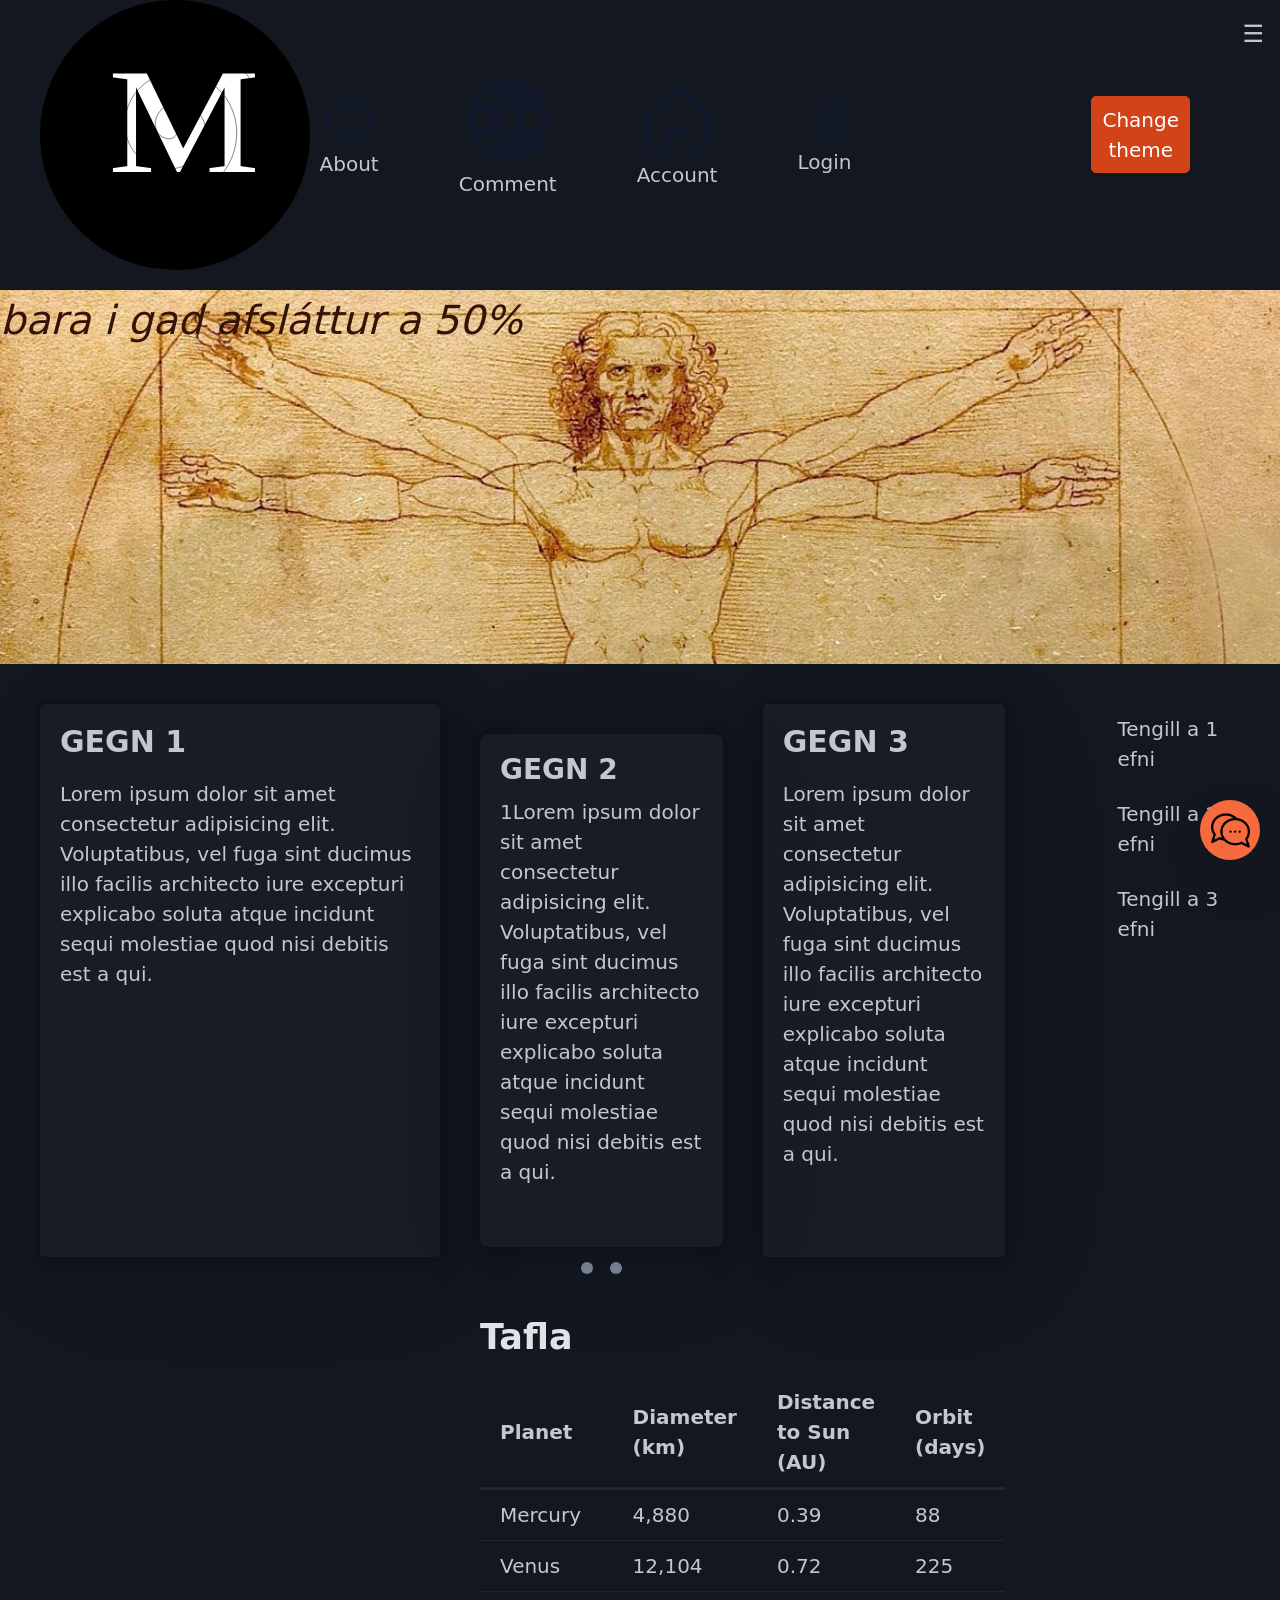
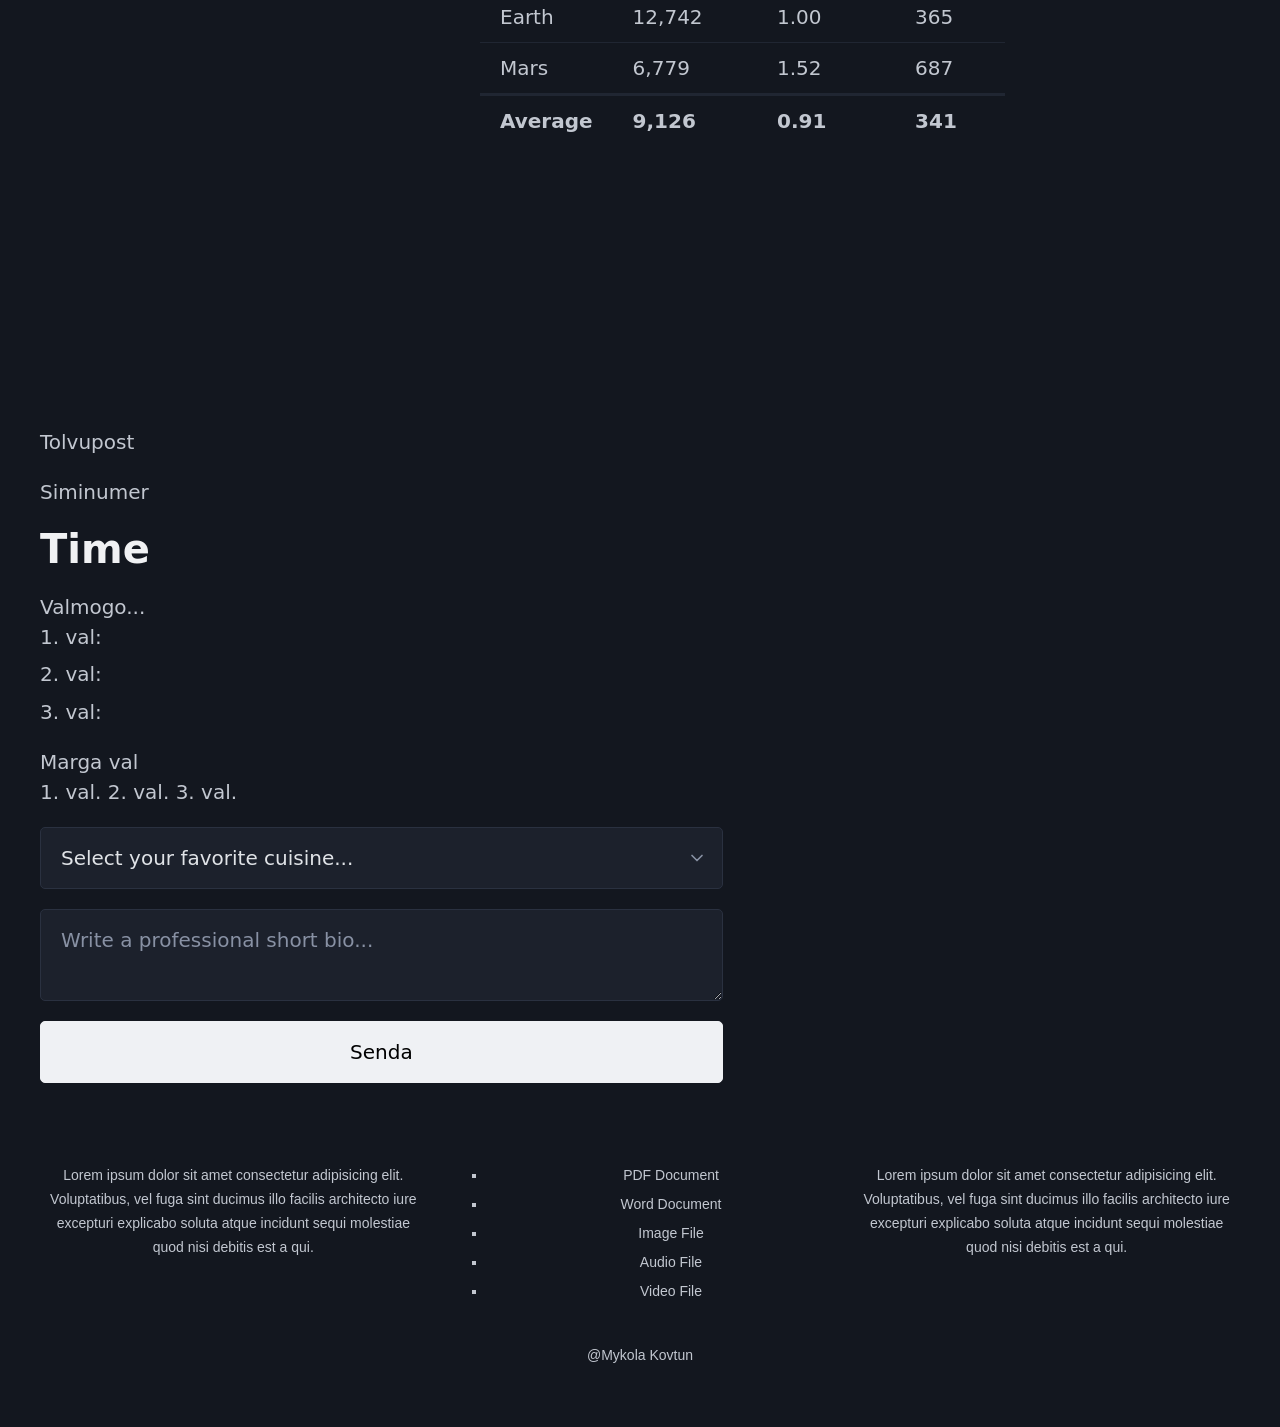
==== commit 2c2c5ae4: "upp" ====
--- a/index.html
+++ b/index.html
@@ -17,6 +17,10 @@
     <link rel="stylesheet" href="css/menues.css">
     <link rel="stylesheet" href="css/table-from.css">
     <link rel="stylesheet" href="css/custom.css">
+    <link rel="stylesheet" href="css/links.css">
+    <link rel="stylesheet" href="css/kvikun.css">
+    <link rel="stylesheet" href="css/jpg.css">
+    <link rel="stylesheet" href="css/chatbox.css">
 
     <script>
         function toggleTheme() {
@@ -35,23 +39,24 @@
 
 <!-- NAV -->
 <nav class="container menu">
-    <ul>
-        <li><strong>Verkafni 2</strong></li>
-    </ul>
+    <div class="bosslogo">
+       <img src="Mlogo1.svg">
+    </div>
+    
     <input type="checkbox" id="menu-checkbox" class="menu-checkbox">
     <label for="menu-checkbox" class="menu-label">&#9776;</label>
     <ul class="topmenu">
-        <li><a href="#">About</a></li>
-        <li><a href="#">Comment</a></li>
-        <li><a href="#">Account</a></li>
+        <li> <img src="logoforHSPL/circle-info-svgrepo-com.svg"> <a href="#">About</a></li>
+        <li> <img src="logoforHSPL/globe-svgrepo-com.svg"><a href="#">Comment</a></li>
+        <li> <img src="logoforHSPL/home-svgrepo-com.svg"><a href="#">Account</a></li>
         <li>
-            <a href="#" data-target="login-modal" onclick="toggleModal(event)">Login</a>
+            <img src="logoforHSPL/login-svgrepo-com.svg"><a href="#" data-target="login-modal" onclick="toggleModal(event)">Login</a>
         </li>
         <li class="social-butts">
-            <a href="#">&#10005;</a>
-            <a href="#">&#9990;</a>
-            <a href="#">&#9993;</a>
-            <a href="#">&#128241;</a>
+            <a href="#"><img src="logos/facebook-svgrepo-com.svg" ></a>
+            <a href="#"><img src="logos/instagram-svgrepo-com.svg"></a>
+            <a href="#"><img src="logos/soundcloud-svgrepo-com.svg"></a>
+            <a href="#"><img src="logos/twitter-svgrepo-com.svg"></a>
         </li>
         <li>
             <input type="search">
@@ -70,10 +75,10 @@
                 data-target="login-modal"
                 onclick="toggleModal(event)">
             </button>
-            <h2>Login</h2>
+            <h3>Login</h3>
         </header>
 
-        <form>
+        <form action="admin.html" method="get">
             <fieldset>
                 <label>
                     Email
@@ -84,46 +89,65 @@
                     <input type="password" name="password" placeholder="Password" required>
                 </label>
             </fieldset>
+            <footer>
+            <input type="submit" value="innskraning">
+        </footer>
         </form>
 
-        <footer>
-            <button
-                class="secondary"
-                data-target="login-modal"
-                onclick="toggleModal(event)">
-                Cancel
-            </button>
-            <button type="submit">Login</button>
-        </footer>
-    </article>
+
+    </article> 
 </dialog>
 
 <!-- HEADER -->
 <header>
+    <div class="box">
+        <section class="kvikun">bara i gad afsláttur a 50% </section>
+    </div>
     <picture>
-        <img src="tmb_360742_630525.jpg" alt="mynd">
+        <img src="71e24e62d02da4a4a1e00ab30b257de8.jpeg" alt="mynd">
     </picture>
 </header>
 
 <!-- MAIN -->
 <main class="container col-4">
-
-    <!-- ARTICLES -->
-    <article>
-        <h3>GEGN 1</h3>
-        <p>Lorem ipsum dolor sit amet consectetur adipisicing elit. Voluptatibus, vel fuga sint ducimus illo facilis architecto iure excepturi explicabo soluta atque incidunt sequi molestiae quod nisi debitis est a qui.</p>
-    </article>
-
-    <article>
+<article>
+    <h3>GEGN 1</h3>
+    <p>Lorem ipsum dolor sit amet consectetur adipisicing elit. Voluptatibus, vel fuga sint ducimus illo facilis architecto iure excepturi explicabo soluta atque incidunt sequi molestiae quod nisi debitis est a qui.</p>
+</article>
+
+<div class="CSSgal g2">
+
+    <!-- переключатели -->
+    <input type="radio" name="g2" id="g2s1" checked>
+    <input type="radio" name="g2" id="g2s2">
+
+    <div class="slide">
+
         <h3>GEGN 2</h3>
-        <p>Lorem ipsum dolor sit amet consectetur adipisicing elit. Voluptatibus, vel fuga sint ducimus illo facilis architecto iure excepturi explicabo soluta atque incidunt sequi molestiae quod nisi debitis est a qui.</p>
-    </article>
-
-    <article>
-        <h3>GEGN 3</h3>
-        <p>Lorem ipsum dolor sit amet consectetur adipisicing elit. Voluptatibus, vel fuga sint ducimus illo facilis architecto iure excepturi explicabo soluta atque incidunt sequi molestiae quod nisi debitis est a qui.</p>
-    </article>
-
+
+        <div class="texts">
+            <p class="t1">
+                1Lorem ipsum dolor sit amet consectetur adipisicing elit. Voluptatibus, vel fuga sint ducimus illo facilis architecto iure excepturi explicabo soluta atque incidunt sequi molestiae quod nisi debitis est a qui.
+            </p>
+
+            <p class="t2">
+                He who started in space will end up in space. Look and remember that if a person enters into nowhere, then everything is possible on Earth.
+        </div>
+
+        </div>
+
+        <!-- кнопки -->
+        <div class="nav">
+            <label for="g2s1"></label>
+            <label for="g2s2"></label>
+        </div>
+    </div>
+
+
+<article>
+    <h3>GEGN 3</h3>
+    <p>Lorem ipsum dolor sit amet consectetur adipisicing elit. Voluptatibus, vel fuga sint ducimus illo facilis architecto iure excepturi explicabo soluta atque incidunt sequi molestiae quod nisi debitis est a qui.</p>
+</article>
     <!-- ASIDE -->
     <aside>
         <ul>
@@ -133,6 +157,20 @@
         </ul>
     </aside>
 
+        <div id="slideset6">
+            <figure>
+                <img src="jpg/AdobeStock_204091485 (2).jpeg" alt="Drottinn er mef per">
+                <figcaption>"Drottinn hefur verif er mef per."</figcaption>
+            </figure>
+            <figure>
+                <img src="jpg/kcd2_ds_banner_1920x700_2.jpg" alt="Ha">
+                <figcaption>"Im hongry "</figcaption>
+            </figure>
+            <figure>
+                <img src="jpg/michelangel-touching-the-hand-of-god.jpg" alt="Drottinn er mef per">
+                <figcaption>"touch"</figcaption>
+            </figure>
+        </div>
     <!-- TABLE -->
     <fieldset class="col-2">
         <section>
@@ -252,17 +290,47 @@
                     <p>Lorem ipsum dolor sit amet consectetur adipisicing elit. Voluptatibus, vel fuga sint ducimus illo facilis architecto iure excepturi explicabo soluta atque incidunt sequi molestiae quod nisi debitis est a qui.</p>
  </section>
          <section>
-                    <p>Lorem ipsum dolor sit amet consectetur adipisicing elit. Voluptatibus, vel fuga sint ducimus illo facilis architecto iure excepturi explicabo soluta atque incidunt sequi molestiae quod nisi debitis est a qui.</p>
- </section>
+                <ul>
+                <li><a href="#.pdf">PDF Document</a></li>
+                <li><a href="#.doc">Word Document</a></li>
+                <li><a href="#.jpg">Image File</a></li>
+                <li><a href="#.mp3">Audio File</a></li>
+                <li><a href="#.mp4">Video File</a></li>
+                </ul>   
+         </section>
          <section>
                     <p>Lorem ipsum dolor sit amet consectetur adipisicing elit. Voluptatibus, vel fuga sint ducimus illo facilis architecto iure excepturi explicabo soluta atque incidunt sequi molestiae quod nisi debitis est a qui.</p>
  </section>
     </div>
     <p>@Mykola Kovtun</p>
 </footer>
-
+ <section class="chatbox">
+    <input type="checkbox" id="check">
+
+    <label for="check">
+        <img src="logos/bubble-chat.png" alt="chat">
+    </label>
+
+    <div class="chat-content">
+        <p>Hvernig get ég aðstoðað þig?</p>
+
+        <form action="#" method="get">
+            <textarea placeholder="Skrifaðu skilaboð..." rows="5"></textarea>
+
+            <div><input type="text" name="name" required placeholder="Nafn"></div>
+            <div><input type="email" name="email" required placeholder="Tölvupóstfang"></div>
+
+            <button type="submit" class="animate__shakeX">
+                Senda skilaboð
+            </button>
+        </form>
+    </div>
+</section>
 <!-- JS -->
 <script src="js/modal.js"></script>
 
+<form action="admin.html" method="get">
+    <label></label>
+</form>
 </body>
-</html>+</html>
--- a/css/links.css
+++ b/css/links.css
@@ -0,0 +1,29 @@
+footer {
+  color: #666;
+  font: 14px/24px "Open Sans", "HelveticaNeue-Light", "Helvetica Neue Light", "Helvetica Neue", Helvetica, Arial, "Lucida Grande", Sans-Serif;
+}
+a {
+  background-position: 0 50%;
+  background-repeat: no-repeat;
+  color: var(--pico-color-orange);
+  padding-left: 22px;
+  text-decoration: none;
+}
+a:hover {
+  color: #ff7b29;
+}
+a[href$=".pdf"] {
+  background-image: url("https://s3-us-west-2.amazonaws.com/s.cdpn.io/29841/pdf.png");
+}
+a[href$=".doc"] {
+  background-image: url("https://s3-us-west-2.amazonaws.com/s.cdpn.io/29841/doc.png");
+}
+a[href$=".jpg"] {
+  background-image: url("https://s3-us-west-2.amazonaws.com/s.cdpn.io/29841/image.png");
+}
+a[href$=".mp3"] {
+  background-image: url("https://s3-us-west-2.amazonaws.com/s.cdpn.io/29841/audio.png");
+}
+a[href$=".mp4"] {
+  background-image: url("https://s3-us-west-2.amazonaws.com/s.cdpn.io/29841/video.png");
+}
--- a/css/kvikun.css
+++ b/css/kvikun.css
@@ -0,0 +1,116 @@
+/*tilkynning */
+.box {
+    font-size: 2rem;
+    font-style: italic;
+
+    background: white;  /* фон */
+    color: rgb(53, 20, 7);       /* текст */
+
+    overflow: hidden;
+    z-index: 9;
+}
+.box section{
+    margin: 0 ;
+    width: 800px; 
+}
+
+.kvikun{
+        position: absolute;
+        animation-name: tilkynning;
+        animation-duration: 15s;
+        animation-iteration-count: infinite;
+        animation-delay: -3s;
+        z-index: 9;
+}
+
+@keyframes tilkynning {
+    from { left: 100%; }
+    to   { left: -100%; }
+}   
+
+
+
+.g2 {
+    max-width: 700px;
+    margin: 30px auto;
+}
+
+/* блок */
+.slide {
+    background: var(--pico-card-background-color);
+    color: var(--pico-color);
+    padding: 20px;
+    border-radius: 8px;
+    box-shadow: var(--pico-card-box-shadow);
+
+    min-height: 100%;
+    position: relative;
+}
+
+/* скрываем radio */
+input {
+    display: none;
+}
+
+/* контейнер текста */
+.texts {
+    position: relative;
+}
+
+/* тексты */
+.texts p {
+    position: absolute;
+    top: 0;
+    left: 0;
+    width: 100%;
+
+    opacity: 0;
+    transition: opacity 0.5s ease;
+    margin: 0;
+    line-height: 1.5;
+}
+
+/* активные */
+#g2s1:checked ~ .slide .t1 {
+    opacity: 1;
+    position: relative;
+}
+
+#g2s2:checked ~ .slide .t2 {
+    opacity: 1;
+    position: relative;
+}
+
+/* кнопки */
+.nav {
+    text-align: center;
+    margin-top: 10px;
+}
+
+.nav label {
+    display: inline-block;
+    width: 12px;
+    height: 12px;
+    margin: 5px;
+    background: var(--pico-muted-color);
+    border-radius: 50%;
+    cursor: pointer;
+    transition: 0.3s;
+}
+
+.nav label:hover {
+    background: var(--pico-primary);
+    transform: scale(1.4);
+}
+
+/* базовый */
+.slide h3 {
+    color: var(--pico-color-orange-600, #942d0d);
+    font-size: 1.4rem;
+    margin-bottom: 10px;
+}
+
+/* тёмная тема */
+[data-theme="dark"] .slide h3 {
+    color:var(--pico-h3-color);
+}
--- a/css/jpg.css
+++ b/css/jpg.css
@@ -0,0 +1,60 @@
+
+* {
+    box-sizing: border-box;
+}
+
+/* ===== CONTAINER ===== */
+#slideset6 {
+    position: relative;
+    width: 400px;
+    height: 650px;
+    margin: 0 auto;
+    overflow: hidden;
+    border-radius: 10px;
+}
+
+/* ===== SLIDES ===== */
+#slideset6 figure {
+    position: absolute;
+    inset: 0;
+    margin: 0;
+
+    opacity: 0;
+    animation: slider 45s infinite;
+}
+
+/* ===== IMAGE (FULL FIT) ===== */
+#slideset6 img {
+    width: 100%;
+    height: 100%;
+    object-fit: cover;   /* 🔥 главное */
+    display: block;
+}
+
+/* ===== CAPTION ===== */
+#slideset6 figcaption {
+    position: absolute;
+    bottom: 0;
+    left: 0;
+    width: 100%;
+
+    padding: 12px 15px;
+    background: rgba(0,0,0,0.6);
+    color: white;
+
+    font-size: 1rem;
+}
+
+/* ===== DELAY ===== */
+#slideset6 figure:nth-child(1) { animation-delay: 0s; }
+#slideset6 figure:nth-child(2) { animation-delay: 15s; }
+#slideset6 figure:nth-child(3) { animation-delay: 30s; }
+
+/* ===== ANIMATION ===== */
+@keyframes slider {
+    0%   { opacity: 0; }
+    5%   { opacity: 1; }
+    30%  { opacity: 1; }
+    35%  { opacity: 0; }
+    100% { opacity: 0; }
+}
--- a/css/chatbox.css
+++ b/css/chatbox.css
@@ -0,0 +1,67 @@
+
+#check {
+    display: none;
+}
+
+/* КНОПКА */
+.chatbox label {
+    position: fixed;
+    right: 1rem;
+    bottom: 2rem;
+
+    width: 60px;
+    height: 60px;
+
+    display: flex;
+    align-items: center;
+    justify-content: center;
+
+    background: var(--pico-primary);
+    border-radius: 50%;
+    cursor: pointer;
+
+    box-shadow: var(--pico-card-box-shadow);
+    overflow: hidden;
+
+    z-index: 999;
+    transition: 0.3s;
+}
+
+/* картинка */
+.chatbox label img {
+    width: 65%;
+    height: 65%;
+    object-fit: contain;
+}
+
+/* hover */
+.chatbox label:hover {
+    transform: scale(1.1);
+    background: red; /* если хочешь эффект */
+}
+
+/* ОКНО ЧАТА */
+.chat-content {
+    position: fixed;
+    right: -22rem;
+    bottom: 5rem;
+
+    width: 20rem;
+    height: 26rem;
+
+    border: 1px solid #ccc;
+    padding: 1rem;
+
+    background: var(--pico-card-background-color);
+    color: var(--pico-color);
+
+    border-radius: 0.6rem;
+    transition: 0.3s ease-in-out;
+
+    z-index: 998;
+}
+
+/* ОТКРЫТИЕ */
+#check:checked ~ .chat-content {
+    right: 1rem;
+}
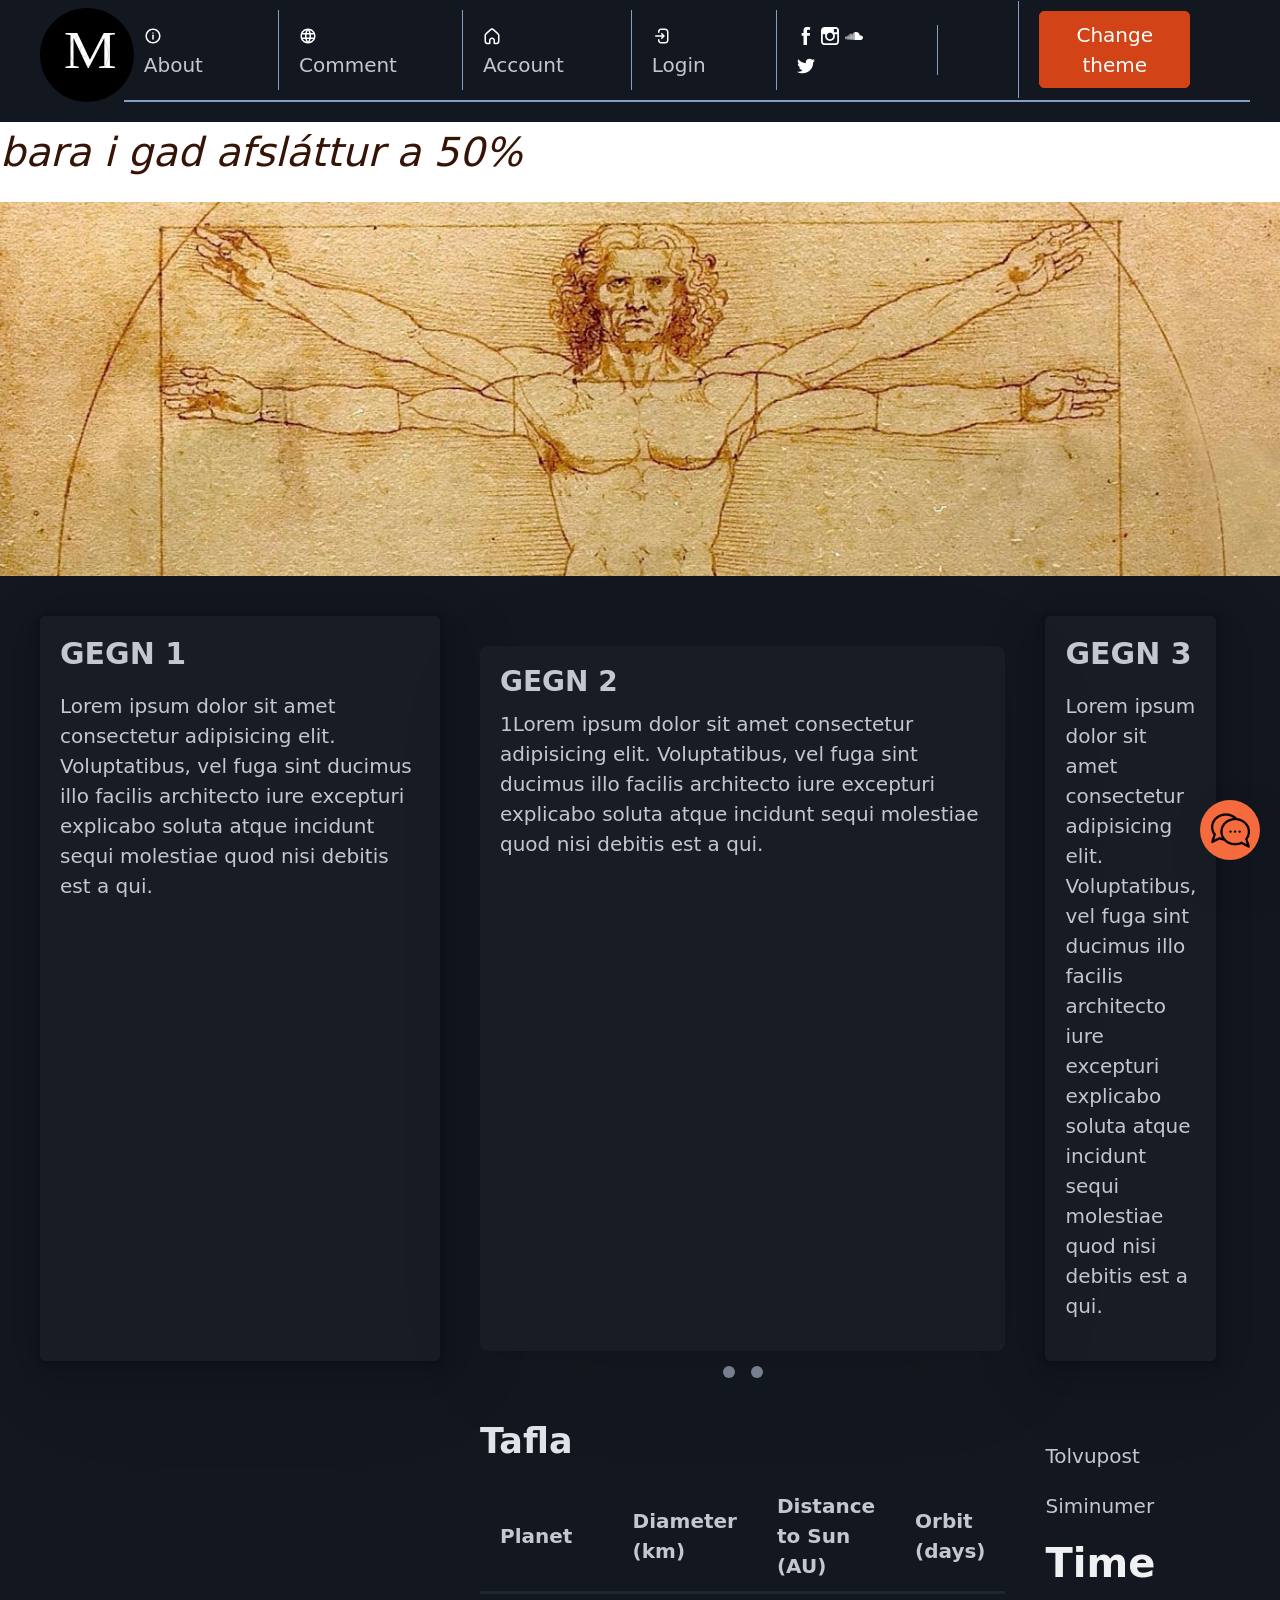
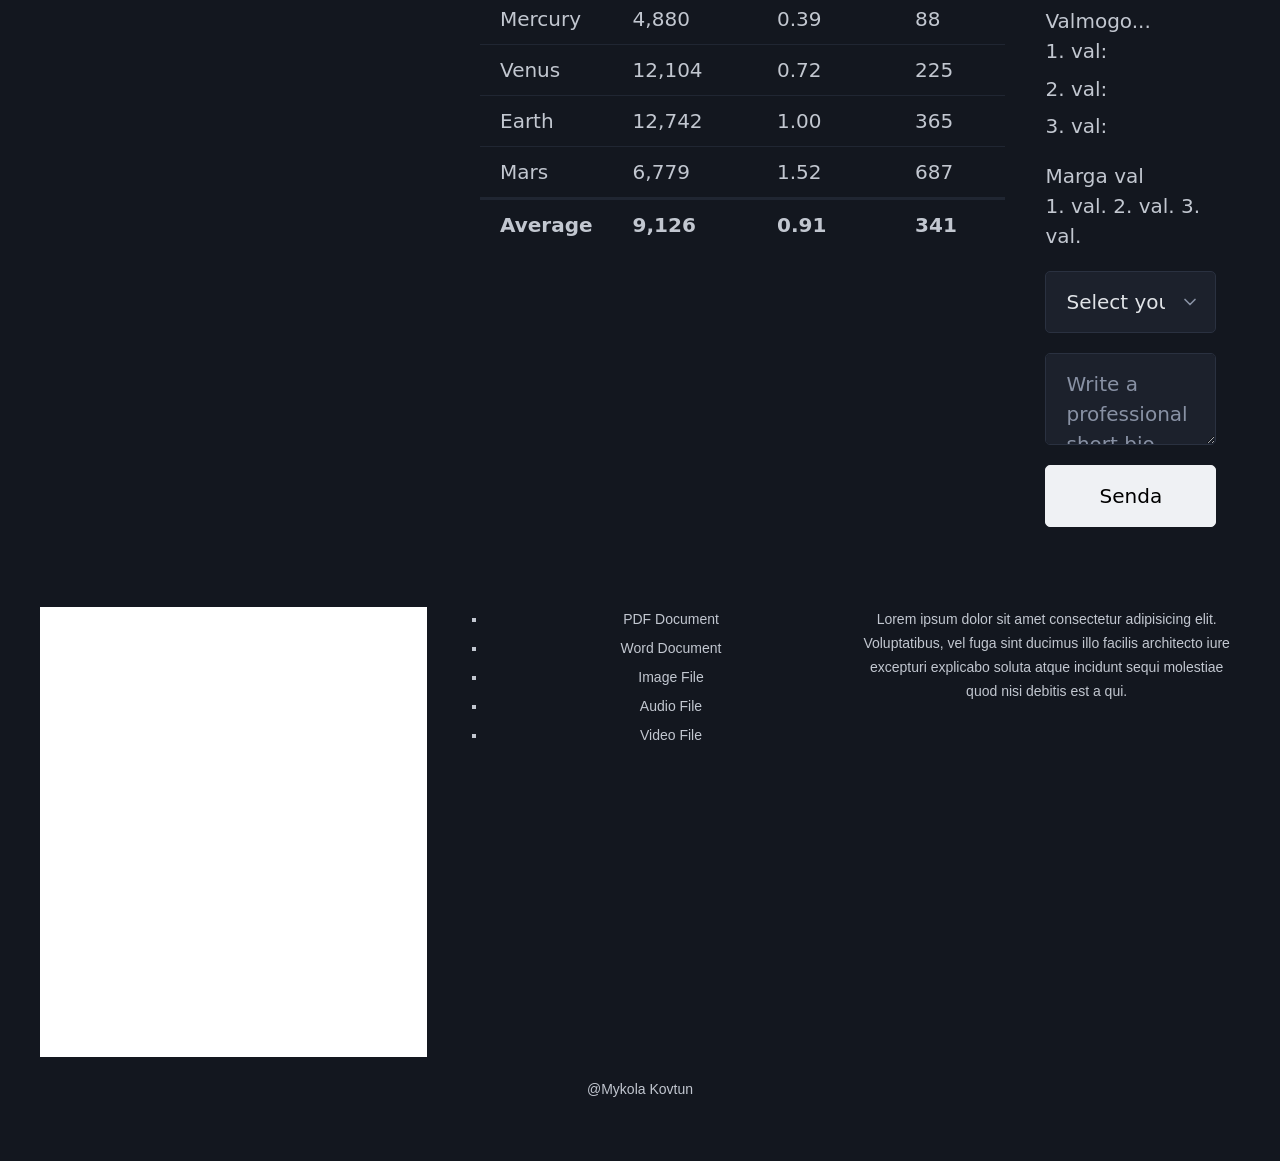
==== commit 477caca5: "обновления" ====
--- a/index.html
+++ b/index.html
@@ -287,8 +287,8 @@
 <footer>
     <div class="container grid ">
         <section>
-                    <p>Lorem ipsum dolor sit amet consectetur adipisicing elit. Voluptatibus, vel fuga sint ducimus illo facilis architecto iure excepturi explicabo soluta atque incidunt sequi molestiae quod nisi debitis est a qui.</p>
- </section>
+                    <iframe src="https://www.google.com/maps/embed?pb=!1m18!1m12!1m3!1d158858.58519668216!2d-0.26640515952404525!3d51.52852620095037!2m3!1f0!2f0!3f0!3m2!1i1024!2i768!4f13.1!3m3!1m2!1s0x47d8a00baf21de75%3A0x52963a5addd52a99!2z0JvQvtC90LTQvtC9LCDQktC10LvQuNC60L7QsdGA0LjRgtCw0L3QuNGP!5e0!3m2!1sru!2sis!4v1777381670398!5m2!1sru!2sis" width="100%" height="450" style="border:0;" allowfullscreen="" loading="lazy" referrerpolicy="no-referrer-when-downgrade"></iframe>
+        </section>
          <section>
                 <ul>
                 <li><a href="#.pdf">PDF Document</a></li>
@@ -314,15 +314,22 @@
     <div class="chat-content">
         <p>Hvernig get ég aðstoðað þig?</p>
 
-        <form action="#" method="get">
+        <form action="#" method="get" class="chat-form">
+
             <textarea placeholder="Skrifaðu skilaboð..." rows="5"></textarea>
 
-            <div><input type="text" name="name" required placeholder="Nafn"></div>
-            <div><input type="email" name="email" required placeholder="Tölvupóstfang"></div>
-
-            <button type="submit" class="animate__shakeX">
+            <div class="field">
+                <input type="text" name="name" required placeholder="Nafn">
+            </div>
+
+            <div class="field">
+                <input type="email" name="email" required placeholder="Tölvupóstfang">
+            </div>
+
+            <button type="submit">
                 Senda skilaboð
             </button>
+
         </form>
     </div>
 </section>
--- a/css/grid.css
+++ b/css/grid.css
@@ -1,3 +1,9 @@
+/* ===== TEXT ===== */
+.infa {
+    text-align: center;
+}
+
+/* ===== HEADER ===== */
 header picture {
     display: block;
     width: 100%;
@@ -7,39 +13,41 @@
     width: 100%;
     height: auto;
     display: block;
-    object-fit: cover; 
-    max-height: 400px; 
+    max-height: 400px;
+    object-fit: cover; /* если не нужно обрезание — убери эту строку */
 }
 
-/* ===== GRID ===== */
-.col-2, .col-4 {
+/* ===== GRID BASE ===== */
+.col-2,
+.col-4,
+.col-41 {
     display: grid;
     grid-template-columns: 1fr;
     gap: 1rem;
 }
 
-@media only screen and (min-width: 786px) {
+/* ===== TABLET ===== */
+@media only screen and (min-width: 768px) {
     .col-4 {
         grid-template-columns: 1fr 1fr;
         gap: 2rem;
     }
+
+    .col-41 {
+        grid-template-columns: 1fr 1fr;
+    }
 }
 
+/* ===== DESKTOP ===== */
 @media only screen and (min-width: 960px) {
     .col-4 {
         grid-template-columns: repeat(4, 1fr);
     }
 }
 
-
+/* ===== BOTTOM LAYOUT ===== */
 .bottom-layout {
     display: grid;
     grid-template-columns: 1fr;
     gap: 1rem;
-}
-
-@media only screen and (min-width: 786px) {
-    .col-4 .col-2 {
-        grid-column: span 2;
-    }
 }
--- a/css/menues.css
+++ b/css/menues.css
@@ -20,7 +20,6 @@
 .social-butts a:hover {
     color: var(--pico-color-orange-300);
 }
-
 /* меню скрыто */
 .topmenu {
     display: none;
@@ -30,8 +29,12 @@
     top: 60px;
     left: 0;
     width: 100%;
-    background-color: var(--pico-color-orange-900);
+    background-color: var(--pico-color-orange-200);
     border-bottom: 2px solid var(--pico-color-orange-600);
+}
+
+[data-theme="dark"] .topmenu {
+    background-color: #0d1015;
 }
 
 /* подчёркивание каждого раздела */
@@ -44,13 +47,22 @@
     border-bottom: none;
 }
 
+[data-theme="dark"] .topmenu li {
+    border-bottom: 1px solid #869ec8 ;
+    padding: 0.5rem 1rem;
+}
+
+[data-theme="dark"] .topmenu li:last-child {
+    border-bottom: none;
+}
+
 /* открыть меню */
 .menu-checkbox:checked + .menu-label + .topmenu {
     display: flex;
 }
 
 /* ПК версия */
-@media screen and (min-width:900px) {
+@media screen and (min-width: 900px) {
 
     .menu-label {
         display: none;
@@ -71,11 +83,11 @@
         width: 100%;
         justify-content: flex-end;
     }
-
     /* на ПК убираем подчёркивание между пунктами */
     .topmenu li {
         border-bottom: none;
         border-left: 1px solid var(--pico-color-orange-700);
+        padding: 0.5rem 1rem;
     }
 
     .topmenu li:first-child {
@@ -90,4 +102,97 @@
         width: 100%;
         color: var(--pico-color-orange-500);
     }
-}+    
+
+     [data-theme="dark"] .menu-label {
+        display: none;
+    }
+
+    [data-theme="dark"] .menu ul {
+        flex-flow: row;
+        flex-grow: 1;
+    }
+
+    [data-theme="dark"]  .topmenu {
+        display: flex !important;
+        flex-direction: row;
+        position: relative;
+        top: 0;
+        left: 0;
+        background-color: transparent;
+        width: 100%;
+        justify-content: flex-end;
+    }
+
+    [data-theme="dark"]  .topmenu li {
+        border-bottom: none;
+        border-left: 1px solid #869ec8;
+        padding: 0.5rem 1rem;
+    }
+
+    [data-theme="dark"]  .topmenu li:first-child {
+        border-left: none;
+    }
+
+    [data-theme="dark"]  .menu:first-child li {
+        padding-right: 3rem;
+    }
+
+    [data-theme="dark"]  .menu:first-child strong {
+        width: 100%;
+        color: #869ec8;
+    }
+    [data-theme="dark"] ul.topmenu{
+        border-bottom: 2px solid #869ec8;
+    }
+}
+
+
+
+.bosslogo img {
+    width: 100%;
+    max-width: 100px;
+    height: auto;
+    margin-top: 8px;
+
+}
+
+/* FIX СОЦИАЛЬНЫХ ИКОНОК */
+.social-butts img {
+    width: 1px;
+    height: 1px;
+    object-fit: contain;
+    vertical-align: middle;
+    transition: 0.2s ease;
+}
+
+.social-butts img:hover {
+    transform: scale(1.15);
+}
+
+/* FIX ЛОГО В НАВБАРЕ (чтобы не ломалось на мобилке) */
+.menu li img {
+    height: 18px;
+    width: auto;
+    max-width: 100%;
+}
+
+.topmenu img,
+.social-butts img {
+    filter: brightness(0) saturate(100%) invert(45%) sepia(95%) saturate(2000%) hue-rotate(5deg);
+}
+
+[data-theme="dark"] .topmenu img,
+[data-theme="dark"] .social-butts img {
+    filter: brightness(0) invert(1);
+}
+
+.logo img {
+    filter: brightness(0) saturate(100%) invert(45%) sepia(95%) saturate(2000%) hue-rotate(5deg);
+}
+
+[data-theme="dark"] .logo img {
+    filter: brightness(0) invert(1);
+}
+
+
--- a/css/custom.css
+++ b/css/custom.css
@@ -1,10 +1,8 @@
 footer {
-    background-color: var(--pico-color-orange-900);
-    color: var(--pico-color-orange-50);
-    border-top: 2px solid var(--pico-color-orange);
+    background-color: var(--pico-color-orange-200);
+    color: var(--pico-color-orange-800); /* темнее текст */
+    border-top: 2px solid var(--pico-color-orange-500);
     padding: 1rem;
     text-align: center;
 }
-article h3 {
-    color:var(--pico-color-orange-550)
-}+
--- a/css/kvikun.css
+++ b/css/kvikun.css
@@ -1,33 +1,33 @@
-/*tilkynning */
 .box {
+    position: relative;
+    overflow: hidden;
+    background: white;
+    color: rgb(53, 20, 7);
     font-size: 2rem;
     font-style: italic;
-
-    background: white;  /* фон */
-    color: rgb(53, 20, 7);       /* текст */
-
-    overflow: hidden;
-    z-index: 9;
-}
-.box section{
-    margin: 0 ;
-    width: 800px; 
 }
 
-.kvikun{
-        position: absolute;
-        animation-name: tilkynning;
-        animation-duration: 15s;
-        animation-iteration-count: infinite;
-        animation-delay: -3s;
-        z-index: 9;
+.box section {
+    display: inline-block;
+    white-space: nowrap;
 }
 
+.kvikun {
+    display: inline-block;
+    white-space: nowrap;
+
+    animation: tilkynning 15s linear infinite;
+}
+
+/* 🔥 главное изменение */
 @keyframes tilkynning {
-    from { left: 100%; }
-    to   { left: -100%; }
-}   
-
+    from {
+        transform: translateX(100vw);
+    }
+    to {
+        transform: translateX(-100%);
+    }
+}
 
 
 .g2 {
